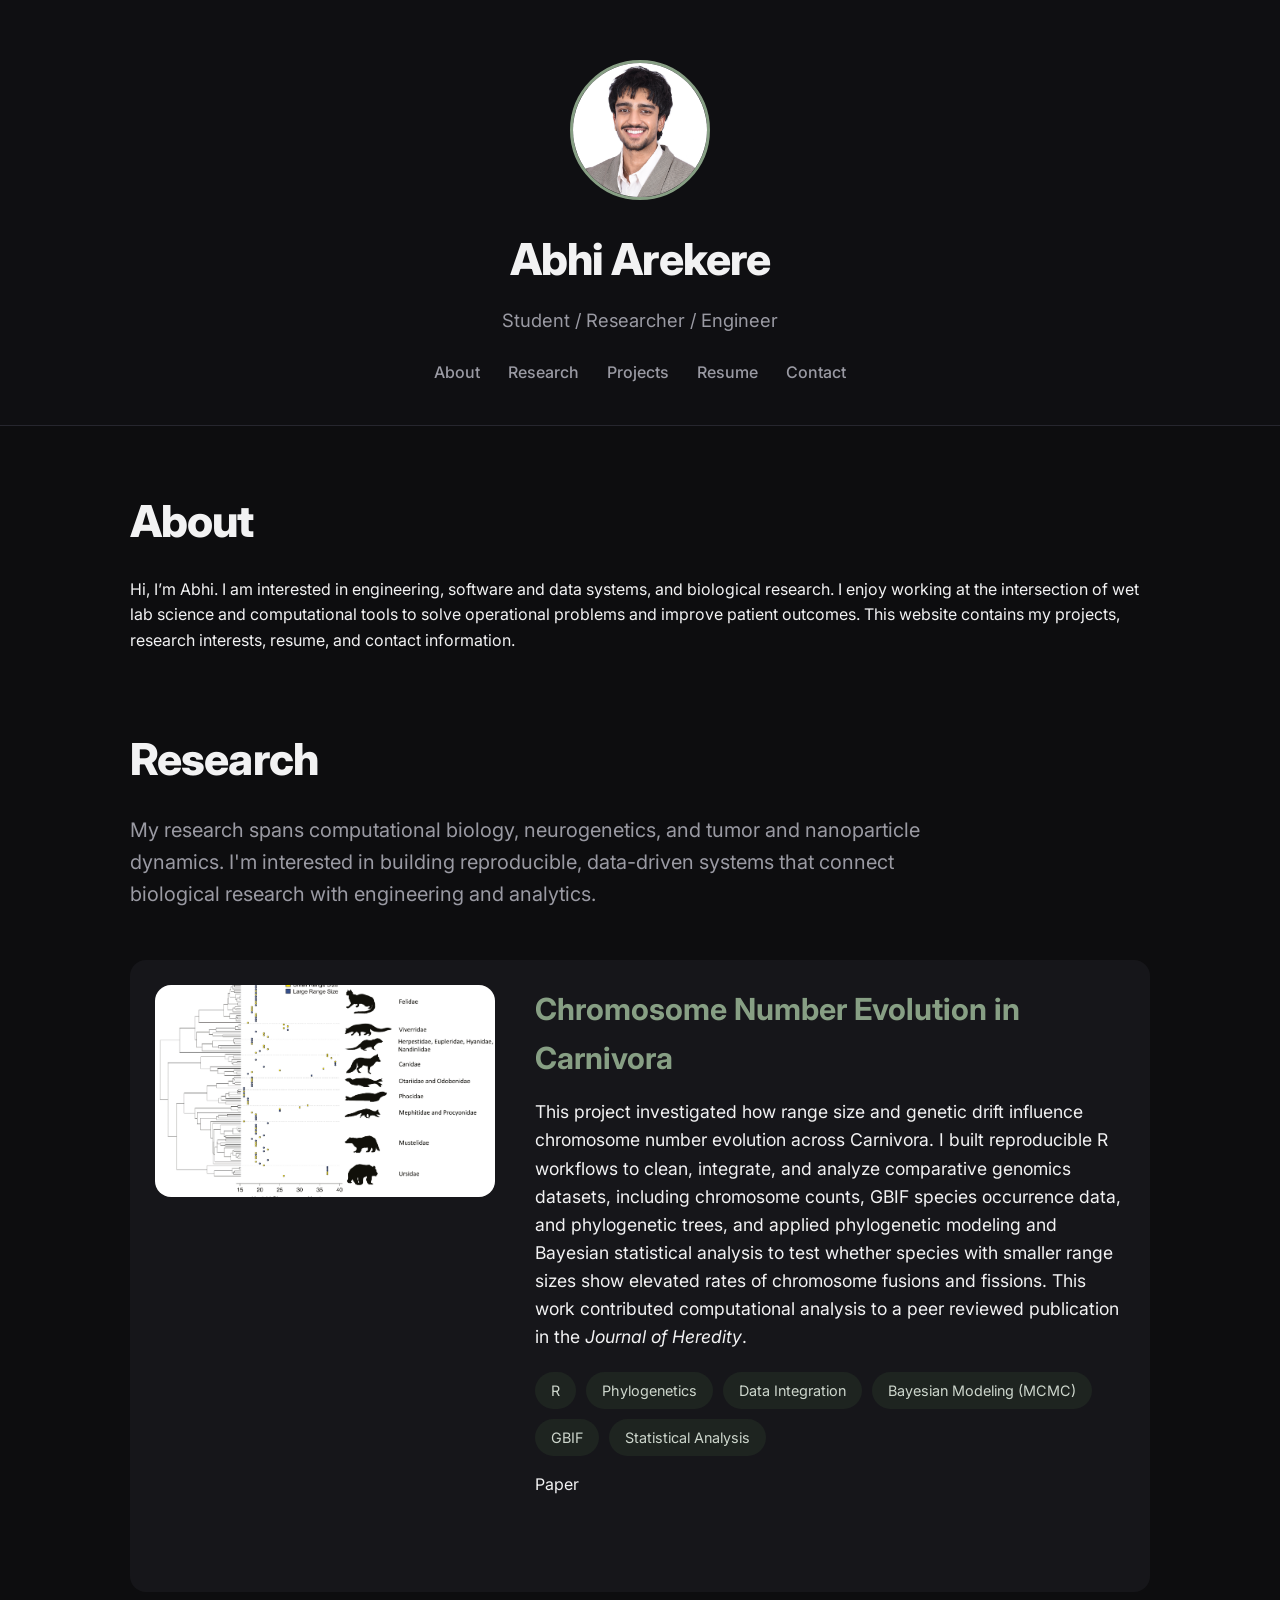
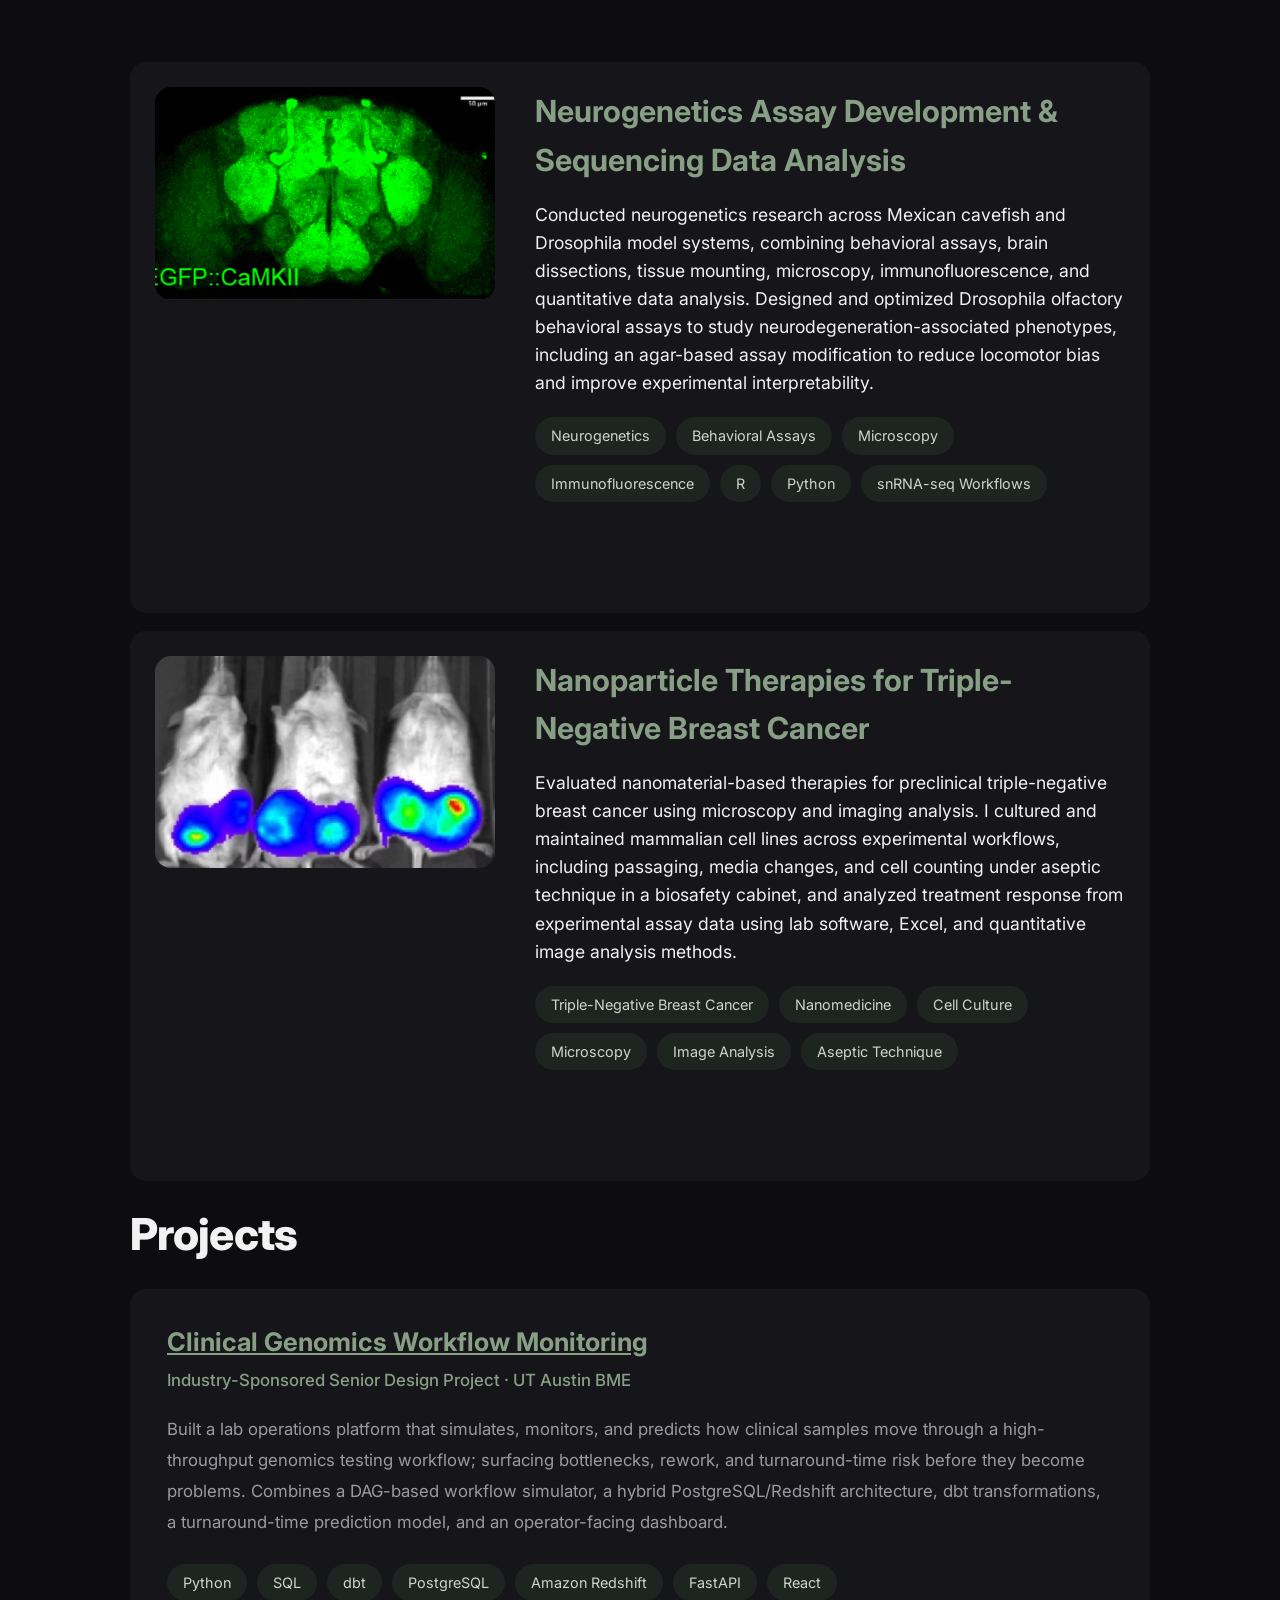
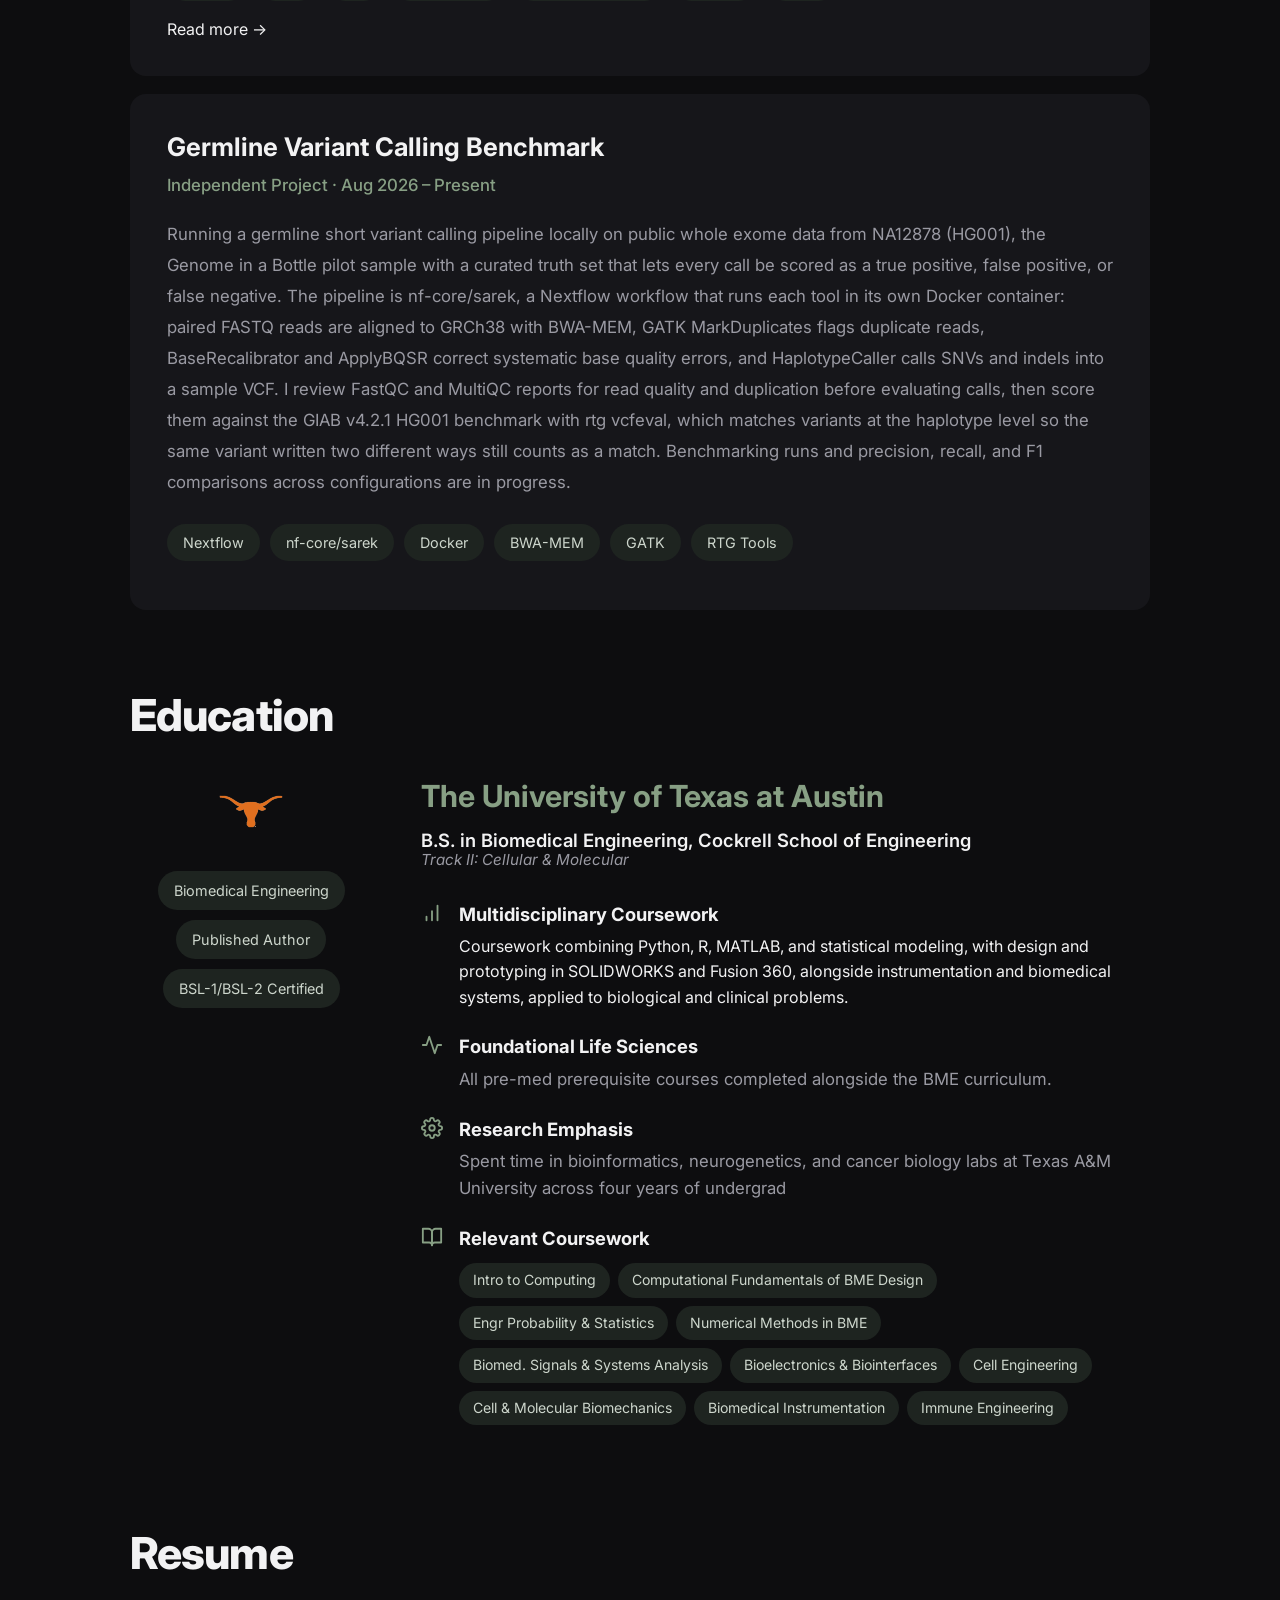
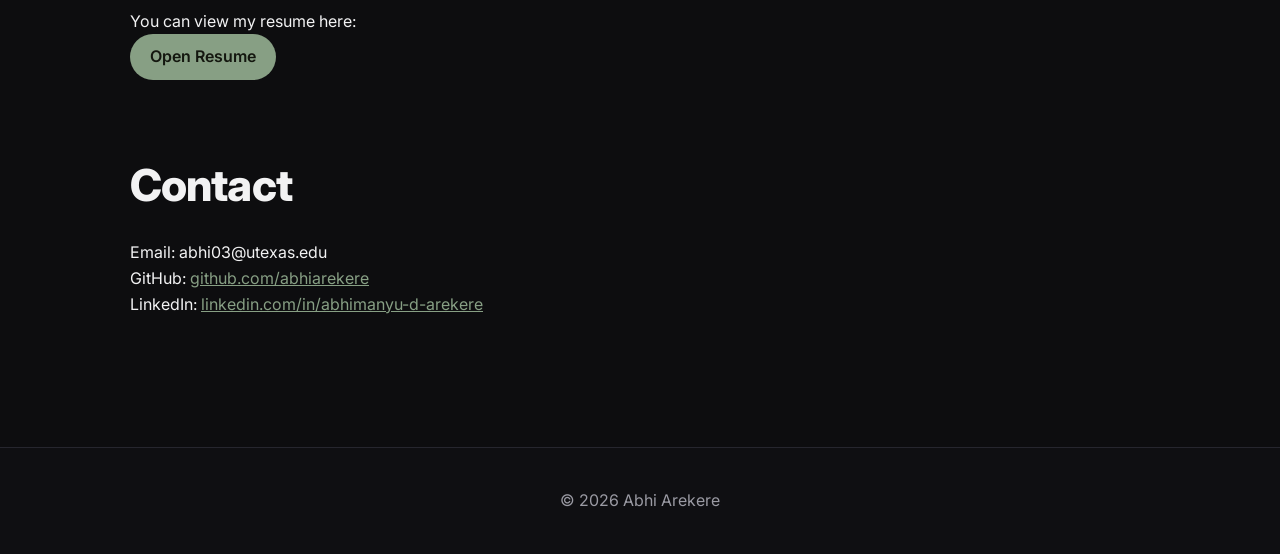
==== index.html @ eab30ba9 "Update index.html" ====
<!DOCTYPE html>
<html lang="en">
<head>
  <meta charset="UTF-8" />
  <meta name="viewport" content="width=device-width, initial-scale=1.0" />
  <title>Abhi Arekere</title>
  <link rel="stylesheet" href="style.css" />
</head>
<body>

<header>
  <img class="profile-photo" src="profile.png" alt="Abhi Arekere">
  <h1>Abhi Arekere</h1>
  <p>Student / Researcher / Engineer</p>

  <nav>
    <a href="#about">About</a>
    <a href="#research">Research</a>
    <a href="#projects">Projects</a>
    <a href="#resume">Resume</a>
    <a href="#contact">Contact</a>
  </nav>
</header>

  <main>

    <section id="about">
      <h2>About</h2>
      <p>
        Hi, I’m Abhi. I am interested in engineering, software and data systems, and biological research.
        I enjoy working at the intersection of wet lab science and computational tools to solve operational problems and improve patient outcomes. This website contains my projects,
        research interests, resume, and contact information.
      </p>
    </section>

    <section id="research">
      <h2>Research</h2>
<p class="research-intro">
    My research spans computational biology, neurogenetics, and
    tumor and nanoparticle dynamics. I'm interested in building reproducible, data-driven
    systems that connect biological research with engineering and analytics.
  </p>


      <div class="card">
  <div class="research-item">
    <a class="research-thumb" href="research-carnivora.html">
      <img src="images/carnivora.png" alt="Chromosome number evolution in Carnivora">
    </a>

    <div class="research-content">
      <h3>
        <a href="research-carnivora.html">Chromosome Number Evolution in Carnivora</a>
      </h3>

      <p>
        This project investigated how range size and genetic drift influence chromosome number evolution across Carnivora.
        I built reproducible R workflows to clean, integrate, and analyze comparative genomics datasets, including
        chromosome counts, GBIF species occurrence data, and phylogenetic trees, and applied phylogenetic modeling and
        Bayesian statistical analysis to test whether species with smaller range sizes show elevated rates of chromosome
        fusions and fissions. This work contributed computational analysis to a peer reviewed publication in the
        <em>Journal of Heredity</em>.
      </p>

      <div class="tags">
        <span class="tag">R</span>
        <span class="tag">Phylogenetics</span>
        <span class="tag">Data Integration</span>
        <span class="tag">Bayesian Modeling (MCMC)</span>
        <span class="tag">GBIF</span>
        <span class="tag">Statistical Analysis</span>
      </div>

      <a class="research-link" href="https://doi.org/10.1093/jhered/esae025" target="_blank">
         Paper
      </a>
    </div>
  </div>

</section>
    
          <div class="card">
  <div class="research-item">
    <a class="research-thumb" href="research-neurogenetics.html">
        <img src="images/neurogenetics.png" alt="Neurogenetics assay development and sequencing data analysis">
    </a>

    <div class="research-content">
    <h3><a href="research-neurogenetics.html">Neurogenetics Assay Development & Sequencing Data Analysis</a></h3>

    <p>
      Conducted neurogenetics research across Mexican cavefish and Drosophila model systems,
      combining behavioral assays, brain dissections, tissue mounting, microscopy, immunofluorescence,
      and quantitative data analysis. Designed and optimized Drosophila olfactory behavioral assays
      to study neurodegeneration-associated phenotypes, including an agar-based assay modification
      to reduce locomotor bias and improve experimental interpretability.
    </p>

    <div class="tags">
      <span class="tag">Neurogenetics</span>
      <span class="tag">Behavioral Assays</span>
      <span class="tag">Microscopy</span>
      <span class="tag">Immunofluorescence</span>
      <span class="tag">R</span>
      <span class="tag">Python</span>
      <span class="tag">snRNA-seq Workflows</span>
    </div>
  </div>
</div>
          </div>
    
    </section>
      <div class="card">
        <div class="research-item">
          <div class="research-thumb">
            <img src="images/tnbc.png" alt="Nanoparticle therapies for triple-negative breast cancer">
          </div>

          <div class="research-content">
            <h3>Nanoparticle Therapies for Triple-Negative Breast Cancer</h3>

            <p>
              Evaluated nanomaterial-based therapies for preclinical triple-negative breast cancer using
              microscopy and imaging analysis. I cultured and maintained mammalian cell lines across
              experimental workflows, including passaging, media changes, and cell counting under aseptic
              technique in a biosafety cabinet, and analyzed treatment response from experimental assay
              data using lab software, Excel, and quantitative image analysis methods.
            </p>

            <div class="tags">
              <span class="tag">Triple-Negative Breast Cancer</span>
              <span class="tag">Nanomedicine</span>
              <span class="tag">Cell Culture</span>
              <span class="tag">Microscopy</span>
              <span class="tag">Image Analysis</span>
              <span class="tag">Aseptic Technique</span>
            </div>
          </div>
        </div>
      </div>
  
    

    
<section id="projects">
  <h2>Projects</h2>

  <div class="card project-card">
    <h3 class="project-title">
      <a href="project-clinical-genomics.html">Clinical Genomics Workflow Monitoring</a>
    </h3>
    <p class="project-role">Industry-Sponsored Senior Design Project · UT Austin BME</p>

    <p class="project-desc">
      Built a lab operations platform that simulates, monitors, and predicts how clinical
      samples move through a high-throughput genomics testing workflow; surfacing bottlenecks,
      rework, and turnaround-time risk before they become problems. Combines a DAG-based
      workflow simulator, a hybrid PostgreSQL/Redshift architecture, dbt transformations, a
      turnaround-time prediction model, and an operator-facing dashboard.
    </p>

    <div class="tags">
      <span class="tag">Python</span>
      <span class="tag">SQL</span>
      <span class="tag">dbt</span>
      <span class="tag">PostgreSQL</span>
      <span class="tag">Amazon Redshift</span>
      <span class="tag">FastAPI</span>
      <span class="tag">React</span>
    </div>

    <a class="research-link" href="project-clinical-genomics.html">Read more →</a>
  </div>

    <div class="card project-card">
    <h3 class="project-title">Germline Variant Calling Benchmark</h3>
    <p class="project-role">Independent Project · Aug 2026 – Present</p>

    <p class="project-desc">
      Running a germline short variant calling pipeline locally on public whole exome data from
      NA12878 (HG001), the Genome in a Bottle pilot sample with a curated truth set that lets every
      call be scored as a true positive, false positive, or false negative. The pipeline is
      nf-core/sarek, a Nextflow workflow that runs each tool in its own Docker container: paired
      FASTQ reads are aligned to GRCh38 with BWA-MEM, GATK MarkDuplicates flags duplicate reads,
      BaseRecalibrator and ApplyBQSR correct systematic base quality errors, and HaplotypeCaller
      calls SNVs and indels into a sample VCF. I review FastQC and MultiQC reports for read quality
      and duplication before evaluating calls, then score them against the GIAB v4.2.1 HG001
      benchmark with rtg vcfeval, which matches variants at the haplotype level so the same variant
      written two different ways still counts as a match. Benchmarking runs and precision, recall,
      and F1 comparisons across configurations are in progress.
    </p>

    <div class="tags">
      <span class="tag">Nextflow</span>
      <span class="tag">nf-core/sarek</span>
      <span class="tag">Docker</span>
      <span class="tag">BWA-MEM</span>
      <span class="tag">GATK</span>
      <span class="tag">RTG Tools</span>
    </div>
  </div>
</section>

  

<section id="education">
  <h2>Education</h2>

  <div class="education-item">
    <div class="education-left">
      <img class="school-logo" src="ut-logo.png" alt="University of Texas at Austin logo">

      <div class="edu-tags">
        <span class="edu-tag">Biomedical Engineering</span>
        <span class="edu-tag">Published Author</span>
        <span class="edu-tag">BSL-1/BSL-2 Certified</span>
      </div>
    </div>

    <div class="education-right">
      <h3>The University of Texas at Austin</h3>
      <p class="edu-degree">B.S. in Biomedical Engineering, Cockrell School of Engineering</p>
      <p class="edu-track">Track II: Cellular &amp; Molecular</p>

      <div class="edu-point">
        <span class="edu-icon">
          <!-- bar-chart -->
          <svg xmlns="http://www.w3.org/2000/svg" viewBox="0 0 24 24" fill="none" stroke="currentColor" stroke-width="2" stroke-linecap="round" stroke-linejoin="round">
            <line x1="12" y1="20" x2="12" y2="10"></line>
            <line x1="18" y1="20" x2="18" y2="4"></line>
            <line x1="6" y1="20" x2="6" y2="16"></line>
          </svg>
        </span>
        <div>
          <h4>Multidisciplinary Coursework</h4>
          </p>Coursework combining Python, R, MATLAB, and statistical modeling, with design and prototyping in SOLIDWORKS and Fusion 360, alongside
            instrumentation and biomedical systems, applied to biological and clinical problems.</p>
            
        </div>
      </div>

      <div class="edu-point">
        <span class="edu-icon">
          <!-- dna / activity -->
          <svg xmlns="http://www.w3.org/2000/svg" viewBox="0 0 24 24" fill="none" stroke="currentColor" stroke-width="2" stroke-linecap="round" stroke-linejoin="round">
            <path d="M22 12h-4l-3 9L9 3l-3 9H2"></path>
          </svg>
        </span>
        <div>
          <h4>Foundational Life Sciences</h4>
          <p>All pre-med prerequisite courses completed alongside the BME curriculum.</p>
        </div>
      </div>

      <div class="edu-point">
        <span class="edu-icon">
          <!-- settings / gear -->
          <svg xmlns="http://www.w3.org/2000/svg" viewBox="0 0 24 24" fill="none" stroke="currentColor" stroke-width="2" stroke-linecap="round" stroke-linejoin="round">
            <circle cx="12" cy="12" r="3"></circle>
            <path d="M19.4 15a1.65 1.65 0 0 0 .33 1.82l.06.06a2 2 0 0 1-2.83 2.83l-.06-.06a1.65 1.65 0 0 0-1.82-.33 1.65 1.65 0 0 0-1 1.51V21a2 2 0 0 1-4 0v-.09A1.65 1.65 0 0 0 9 19.4a1.65 1.65 0 0 0-1.82.33l-.06.06a2 2 0 0 1-2.83-2.83l.06-.06a1.65 1.65 0 0 0 .33-1.82 1.65 1.65 0 0 0-1.51-1H3a2 2 0 0 1 0-4h.09A1.65 1.65 0 0 0 4.6 9a1.65 1.65 0 0 0-.33-1.82l-.06-.06a2 2 0 0 1 2.83-2.83l.06.06a1.65 1.65 0 0 0 1.82.33H9a1.65 1.65 0 0 0 1-1.51V3a2 2 0 0 1 4 0v.09a1.65 1.65 0 0 0 1 1.51 1.65 1.65 0 0 0 1.82-.33l.06-.06a2 2 0 0 1 2.83 2.83l-.06.06a1.65 1.65 0 0 0-.33 1.82V9a1.65 1.65 0 0 0 1.51 1H21a2 2 0 0 1 0 4h-.09a1.65 1.65 0 0 0-1.51 1z"></path>
          </svg>
        </span>
        <div>
          <h4>Research Emphasis</h4>
          <p>Spent time in bioinformatics, neurogenetics, and cancer biology labs at Texas A&M University across four years of undergrad</p>
        </div>
      </div>

      <div class="edu-point">
        <span class="edu-icon">
          <!-- book-open -->
          <svg xmlns="http://www.w3.org/2000/svg" viewBox="0 0 24 24" fill="none" stroke="currentColor" stroke-width="2" stroke-linecap="round" stroke-linejoin="round">
            <path d="M2 3h6a4 4 0 0 1 4 4v14a3 3 0 0 0-3-3H2z"></path>
            <path d="M22 3h-6a4 4 0 0 0-4 4v14a3 3 0 0 1 3-3h7z"></path>
          </svg>
        </span>
        <div>
          <h4>Relevant Coursework</h4>
          <div class="coursework-tags">
            <!-- Courses Below -->
            <span class="course-tag">Intro to Computing</span>
            <span class="course-tag">Computational Fundamentals of BME Design</span>
            <span class="course-tag">Engr Probability & Statistics</span>
            <span class="course-tag">Numerical Methods in BME</span>
            <span class="course-tag">Biomed. Signals & Systems Analysis</span>
            <span class="course-tag">Bioelectronics & Biointerfaces</span>
            <span class="course-tag">Cell Engineering </span>
            <span class="course-tag">Cell & Molecular Biomechanics</span>
            <span class="course-tag">Biomedical Instrumentation</span>
            <span class="course-tag">Immune Engineering</span>
  

          </div>
        </div>
      </div>
    </div>
  </div>
</section>

            
    <section id="resume">
      <h2>Resume</h2>
      <p>
        You can view my resume here:
      </p>
      <a class="button" href="AbhiArekere_Resume.pdf" target="_blank">Open Resume</a>
    </section>

    <section id="contact">
      <h2>Contact</h2>
      <p>Email: abhi03@utexas.edu</p>
      <p>GitHub: <a href="https://github.com/abhiarekere">github.com/abhiarekere</a></p>
      <p>LinkedIn: <a href="https://linkedin.com/in/abhimanyu-d-arekere">linkedin.com/in/abhimanyu-d-arekere</a></p>
    </section>

  </main>

  <footer>
    <p>© 2026 Abhi Arekere</p>
  </footer>

</body>
</html>
---- style.css ----
/* ===== Fonts ===== */
@import url('https://fonts.googleapis.com/css2?family=Inter:wght@400;500;600;700;800&display=swap');

/* ===== Theme Variables ===== */
:root {
  --bg: #0d0d0f;
  --card-bg: #16161a;
  --card-border: #26262e;
  --text: #f2f2f3;
  --text-muted: #9a9aa3;
  --accent: #879f84;        /* your green */
  --accent-hover: #a0b89d;  /* lighter green for hover */
  --tag-bg: #1e2420;
  --tag-text: #cdd6cc;
  --radius: 16px;
}

* {
  box-sizing: border-box;
  margin: 0;
  padding: 0;
}

body {
  background: var(--bg);
  color: var(--text);
  font-family: 'Inter', -apple-system, BlinkMacSystemFont, "Segoe UI", Roboto, Helvetica, Arial, sans-serif;
  line-height: 1.6;
}

/* ===== Header ===== */
header {
  background: #0f0f12;
  border-bottom: 1px solid var(--card-border);
  padding: 60px 20px 40px;
  text-align: center;
}

header h1 {
  margin: 0;
  font-size: 2.75rem;
  font-weight: 800;
  letter-spacing: -0.02em;
}

header p {
  color: var(--text-muted);
  margin-top: 12px;
  font-size: 1.15rem;
  max-width: 700px;
  margin-left: auto;
  margin-right: auto;
}

.profile-photo {
  width: 140px;
  height: 140px;
  border-radius: 50%;
  object-fit: cover;
  display: block;
  margin: 0 auto 24px;
  border: 3px solid var(--accent);
}


/* ===== Navigation ===== */
nav {
  margin-top: 24px;
}

nav a {
  margin: 0 12px;
  color: var(--text-muted);
  text-decoration: none;
  font-weight: 500;
  transition: color 0.15s ease;
}

nav a:hover {
  color: var(--accent);
}

/* ===== Main ===== */
main {
  max-width: 1100px;
  margin: 0 auto;
  padding: 60px 40px;
}

section {
  margin-bottom: 70px;
}

/* ===== Section headers ===== */
h2 {
  font-size: 2.75rem;
  font-weight: 800;
  letter-spacing: -0.02em;
  margin-bottom: 20px;
  color: var(--text);
}

.research-intro,
.section-intro {
  color: var(--text-muted);
  font-size: 1.25rem;
  max-width: 800px;
  margin-bottom: 50px;
}

/* ===== Generic links ===== */
a {
  color: var(--accent);
}

a:hover {
  color: var(--accent-hover);
}

/* ===== Buttons ===== */
.button {
  display: inline-block;
  background: var(--accent);
  color: #14170f;
  padding: 10px 20px;
  border-radius: 999px;
  text-decoration: none;
  font-weight: 600;
  transition: background 0.15s ease;
}

.button:hover {
  background: var(--accent-hover);
  color: #14170f;
}

/* "View all →" style button (outlined) */
.button-outline {
  display: inline-flex;
  align-items: center;
  gap: 6px;
  background: transparent;
  border: 1px solid var(--card-border);
  color: var(--text);
  padding: 10px 20px;
  border-radius: 999px;
  text-decoration: none;
  font-weight: 500;
  transition: border-color 0.15s ease, color 0.15s ease;
}

.button-outline:hover {
  border-color: var(--accent);
  color: var(--accent);
}

/* Section header with a button on the right */
.section-head {
  display: flex;
  justify-content: space-between;
  align-items: center;
}

/* ===== Cards ===== */
.card {
  background: var(--card-bg);
  border: 1px solid var(--card-border);
  border-radius: var(--radius);
  padding: 24px;
  margin: 18px 0;
}

.card h3 {
  margin-top: 0;
}

/* ===== Research item layout ===== */
.research-item {
  display: grid;
  grid-template-columns: 340px 1fr;
  gap: 40px;
  align-items: start;
  margin-bottom: 70px;
}

.research-thumb img {
  width: 100%;
  border-radius: var(--radius);
  display: block;
  aspect-ratio: 16 / 10;
  object-fit: cover;
}

.research-content h3 {
  font-size: 1.9rem;
  font-weight: 700;
  margin-bottom: 16px;
  color: var(--accent);
}

.research-content h3 a,
.research-content h3 a:visited {
  color: var(--accent);
  text-decoration: none;
}

.research-content h3 a:hover {
  text-decoration: underline;
  color: var(--accent-hover);
}

.research-content p {
  color: var(--text);
  font-size: 1.1rem;
  margin-bottom: 20px;
}

/* ===== Tags ===== */
.tags {
  display: flex;
  flex-wrap: wrap;
  gap: 10px;
  margin-bottom: 16px;
}

.tag {
  background: var(--tag-bg);
  color: var(--tag-text);
  padding: 7px 16px;
  border-radius: 999px;
  font-size: 0.9rem;
  white-space: nowrap;
}

/* ===== Paper / external link ===== */
.research-link,
.research-link:visited {
  color: var(--text);
  text-decoration: none;
  font-size: 1rem;
  display: inline-flex;
  align-items: center;
  gap: 6px;
}

.research-link:hover {
  color: var(--accent);
}

/* ===== Detail page ===== */
.detail-page {
  max-width: 820px;
  margin: 0 auto;
  padding: 60px 40px;
}

.badge {
  display: inline-block;
  background: var(--tag-bg);
  color: var(--accent);
  padding: 5px 14px;
  border-radius: 999px;
  font-size: 0.85rem;
  font-weight: 600;
  margin-bottom: 24px;
}

.detail-page h1 {
  font-size: 3rem;
  font-weight: 800;
  letter-spacing: -0.02em;
  line-height: 1.1;
  margin-bottom: 16px;
}

.author {
  font-size: 1.15rem;
  margin-bottom: 4px;
}

.affiliation {
  color: var(--text-muted);
  margin-bottom: 40px;
}

.detail-page figure {
  margin: 30px 0;
}

.detail-page figure img {
  width: 100%;
  border-radius: var(--radius);
}

.detail-page figcaption {
  color: var(--text-muted);
  font-size: 0.95rem;
  text-align: center;
  margin-top: 12px;
}

.detail-page section {
  margin-bottom: 40px;
}

.detail-page h2 {
  font-size: 1.8rem;
  margin-bottom: 16px;
}

.detail-page p,
.detail-page li {
  color: #d4d4d8;
  font-size: 1.1rem;
  line-height: 1.7;
}

.detail-page p + p {
  margin-top: 1em;
}

.detail-page ul {
  padding-left: 22px;
}

.detail-page li {
  margin-bottom: 10px;
}

/* Boxed callouts */
.abstract,
.key-finding {
  background: var(--card-bg);
  border: 1px solid var(--card-border);
  border-radius: var(--radius);
  padding: 28px 32px;
}

.key-finding h2 {
  color: var(--accent);
}

.back-link,
.back-link:visited {
  color: var(--text-muted);
  text-decoration: none;
}

.back-link:hover {
  color: var(--accent);
}

/* ===== Education section ===== */
.education-item {
  display: grid;
  grid-template-columns: 240px 1fr;
  gap: 50px;
  align-items: start;
}

/* Left column: logo + tags */
.education-left {
  display: flex;
  flex-direction: column;
  align-items: center;
  gap: 20px;
}

.school-logo {
  width: 150px;
  height: auto;
  display: block;
}

.edu-tags {
  display: flex;
  flex-direction: column;
  gap: 10px;
  width: 100%;
  align-items: center;
}

.edu-tag {
  background: var(--tag-bg);
  color: var(--tag-text);
  padding: 8px 16px;
  border-radius: 999px;
  font-size: 0.9rem;
  white-space: nowrap;
}

/* Right column */
.education-right h3 {
  font-size: 1.9rem;
  font-weight: 700;
  color: var(--accent);
  margin-bottom: 6px;
}

.edu-degree {
  font-size: 1.15rem;
  font-weight: 600;
  color: var(--text);
  margin-bottom: 14px;
}

.edu-track {
  font-size: 0.95rem;      /* slightly smaller than the degree line */
  font-style: italic;
  color: var(--text-muted);
  margin-top: -22px;       /* pulls it up closer to the degree line */
  margin-bottom: 28px;     /* keeps spacing before the icon bullets */
}


.edu-point {
  display: flex;
  gap: 16px;
  margin-bottom: 22px;
  align-items: flex-start;
}

.edu-point h4 {
  font-size: 1.15rem;
  font-weight: 700;
  margin-bottom: 4px;
  color: var(--text);
}

.edu-point p {
  color: var(--text-muted);
  font-size: 1.05rem;
  margin: 0;
}

/* Education icons (SVG) */
.edu-icon {
  flex-shrink: 0;
  color: var(--accent);        /* green icons */
  display: flex;
  align-items: center;
  justify-content: center;
  margin-top: 2px;
}

.edu-icon svg {
  width: 22px;
  height: 22px;
}

/* Relevant coursework tags */
.coursework-tags {
  display: flex;
  flex-wrap: wrap;
  gap: 8px;
  margin-top: 10px;
}

.course-tag {
  background: var(--tag-bg);
  color: var(--tag-text);
  padding: 6px 14px;
  border-radius: 999px;
  font-size: 0.88rem;
  white-space: nowrap;
}

/* ===== Green hover border for cards ===== */

.card,
.education-item {
  border: 1px solid transparent;
  border-radius: var(--radius);
  transition: border-color 0.2s ease, background 0.2s ease;
}

.card:hover,
.education-item:hover {
  border-color: var(--accent);
  background: var(--card-bg);
}

/* ===== Footer ===== */
footer {
  text-align: center;
  color: var(--text-muted);
  padding: 40px 20px;
  border-top: 1px solid var(--card-border);
  background: #0f0f12;
}

/* ===== Responsive ===== */
@media (max-width: 768px) {
  main { padding: 40px 20px; }
  .detail-page { padding: 40px 20px; }
  .research-item {
    grid-template-columns: 1fr;
    gap: 20px;
  }
  h2 { font-size: 2rem; }
  header h1 { font-size: 2rem; }
  .detail-page h1 { font-size: 2.2rem; }
  .section-head {
    flex-direction: column;
    align-items: flex-start;
    gap: 16px;
  }
  .education-item {
    grid-template-columns: 1fr;
    gap: 24px;
  }
  .education-left {
    align-items: flex-start;
  }
  .edu-tags {
    flex-direction: row;
    flex-wrap: wrap;
    align-items: flex-start;
  }
}

/* ===== Side-by-side image row ===== */
.detail-page .image-row {
  display: flex;
  gap: 20px;
  margin: 24px 0;
  max-width: 500px;        /* <-- this is what actually shrinks them */
}

.detail-page .image-row figure {
  flex: 1;
  margin: 0;
  min-width: 0;
}

.detail-page .image-row img {
  width: 100%;
  height: auto;
  border-radius: var(--radius);
  display: block;
}

.detail-page .image-row figcaption {
  color: var(--text-muted);
  font-size: 0.9rem;
  text-align: center;
  margin-top: 8px;
}

@media (max-width: 600px) {
  .detail-page .image-row {
    flex-direction: column;
    max-width: 100%;
  }
}




    /* Ensure only the outer research card gets a border, never the inner content */
.research-content {
  border: none !important;
  background: transparent !important;
}


/* ===== Project card ===== */
.project-card {
  padding: 32px 36px;
}

.project-title {
  font-size: 1.6rem;
  font-weight: 700;
  color: var(--text);
  margin: 0 0 4px;
}

.project-role {
  color: var(--accent);        /* accent-colored subtitle, like the screenshot */
  font-size: 1.05rem;
  font-weight: 500;
  margin: 0 0 20px;            /* space before description */
}

.project-desc {
  color: var(--text-muted);
  font-size: 1.05rem;
  line-height: 1.85;
  margin: 0 0 26px;
}

.project-label {
  color: var(--text);
  font-weight: 700;
  font-size: 1.05rem;
  margin: 0 0 12px;
}

.project-list {
  list-style: none;
  padding-left: 8px;
  margin: 0 0 24px;
}
    
.project-card .tags {
  margin-top: 20px;
}

.project-list li {
  position: relative;
  padding-left: 26px;
  margin-bottom: 14px;
  color: var(--text-muted);
  font-size: 1.02rem;
  line-height: 1.7;
}

.project-list li::before {
  content: "";
  position: absolute;
  left: 8px;
  top: 0.65em;
  width: 6px;
  height: 6px;
  border-radius: 50%;
  background: var(--accent);
}


.project-tools {
  color: var(--text-muted);
  font-size: 1rem;
  margin: 0;
}

.project-tools strong {
  color: var(--text);
}

    .project-image-card {
  background: var(--bg);
  border: 1px solid var(--card-border);
  border-radius: var(--radius);
  padding: 24px 28px;
  margin: 8px 0 32px;
}

.project-image-title {
  font-size: 1.15rem;
  font-weight: 700;
  color: var(--text);
  margin: 0 0 8px;
}

.project-image-desc {
  color: var(--text-muted);
  font-size: 1rem;
  line-height: 1.7;
  margin: 0 0 18px;
}

.project-image {
  width: 100%;
  border-radius: var(--radius);
  display: block;
  margin-bottom: 14px;
}

.project-image-note {
  color: var(--text-muted);
  font-size: 0.9rem;
  font-style: italic;
  margin: 0;
}


 /* ===== Project detail cards for clinical genomics page ===== */
.project-detail-card {
  background: var(--card-bg);
  border: 1px solid var(--card-border);
  border-radius: var(--radius);
  padding: 32px 36px;
  margin: 0 0 28px;
}

.project-detail-card h2 {
  color: var(--accent);
  font-size: 1.55rem;
  font-weight: 800;
  line-height: 1.25;
  margin-bottom: 20px;
}

.project-detail-card h3 {
  color: var(--text);
  font-size: 1.1rem;
  font-weight: 700;
  margin: 22px 0 8px;
}

.project-detail-card p {
  color: #d4d4d8;
  font-size: 1rem;
  line-height: 1.7;
  margin-bottom: 14px;
}

.project-detail-card p:last-child {
  margin-bottom: 0;
}

.project-detail-card ul {
  padding-left: 22px;
  margin: 14px 0 0;
}

.project-detail-card li {
  color: #d4d4d8;
  font-size: 1rem;
  line-height: 1.65;
  margin-bottom: 12px;
}

.project-detail-image {
  margin-top: 28px;
}

.project-detail-image img {
  width: 100%;
  border-radius: var(--radius);
  display: block;
  border: 1px solid var(--card-border);
}

.project-detail-image figcaption {
  color: var(--text-muted);
  font-size: 0.9rem;
  text-align: center;
  margin-top: 12px;
  line-height: 1.5;
}

.project-note {
  color: var(--text-muted);
  font-size: 0.95rem;
  line-height: 1.65;
  margin-top: 18px;
}

/* Optional: slightly tighter project page headings */
.detail-page > section:not(.project-detail-card) h2 {
  margin-top: 10px;
}

/* Mobile */
@media (max-width: 768px) {
  .project-detail-card {
    padding: 24px 22px;
  }

  .project-detail-card h2 {
    font-size: 1.35rem;
  }
}

/* ===== Top bar on detail pages ===== */
.site-nav {
  position: sticky;
  top: 0;
  z-index: 10;
  background: #0f0f12;
  border-bottom: 1px solid var(--card-border);
  padding: 14px 20px;
  display: flex;
  flex-wrap: wrap;
  align-items: center;
  justify-content: space-between;
  gap: 10px;
}

.site-nav .site-name {
  color: var(--text);
  font-weight: 700;
  text-decoration: none;
}

.site-nav nav {
  margin-top: 0;
  display: flex;
  flex-wrap: wrap;
  gap: 4px 20px;
}

.site-nav nav a {
  margin: 0;
}
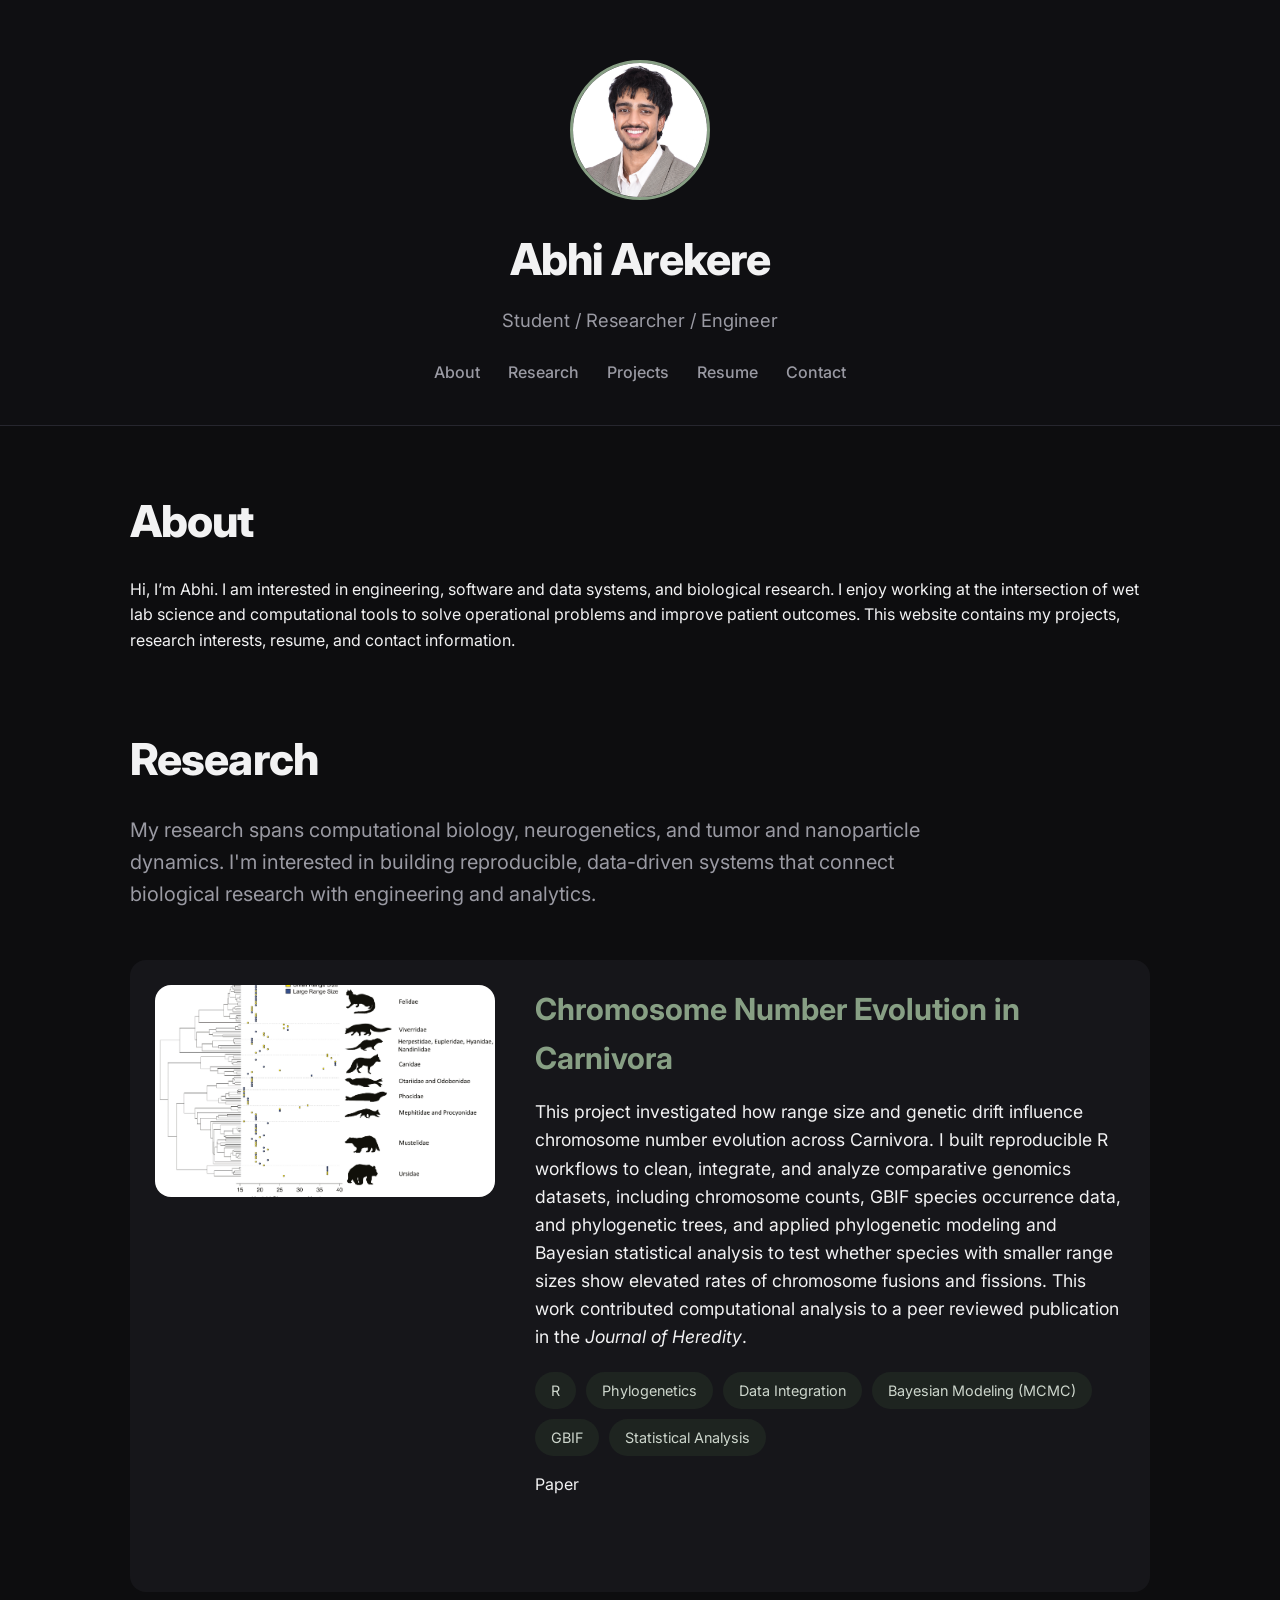
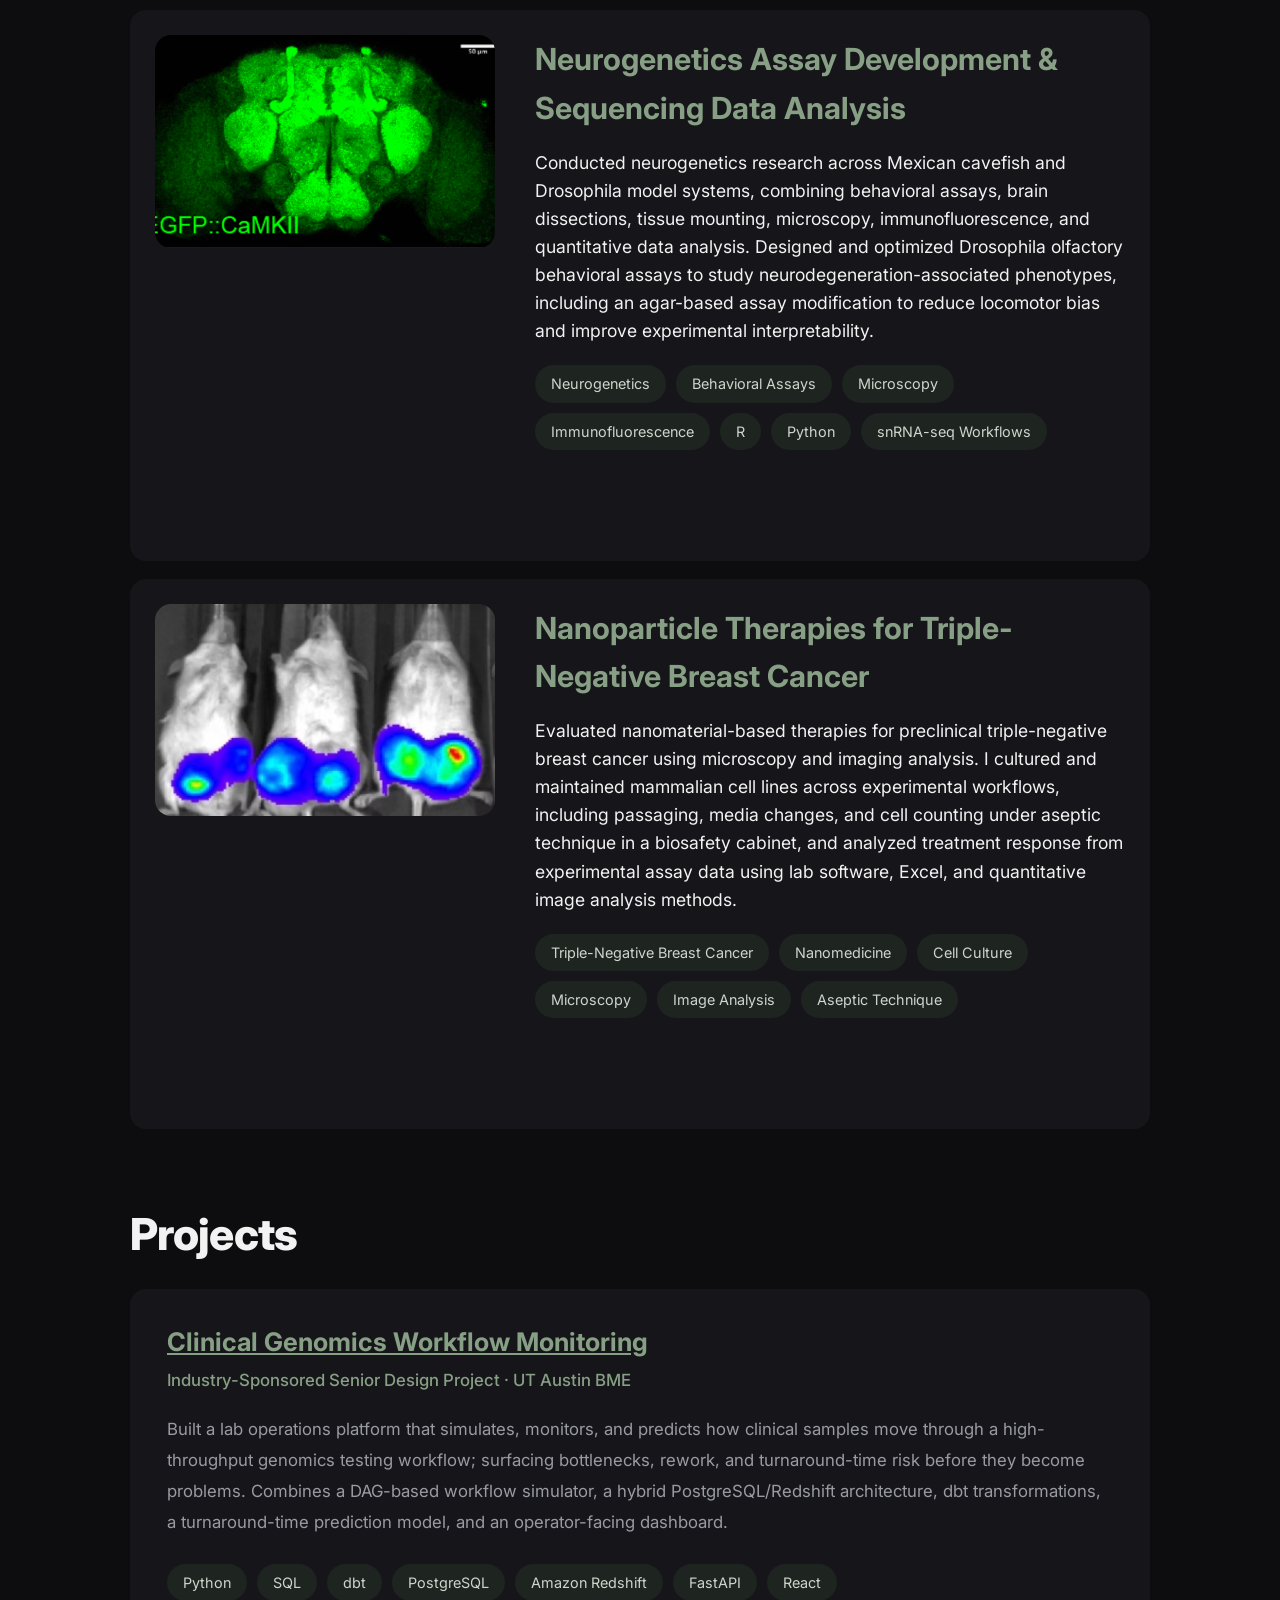
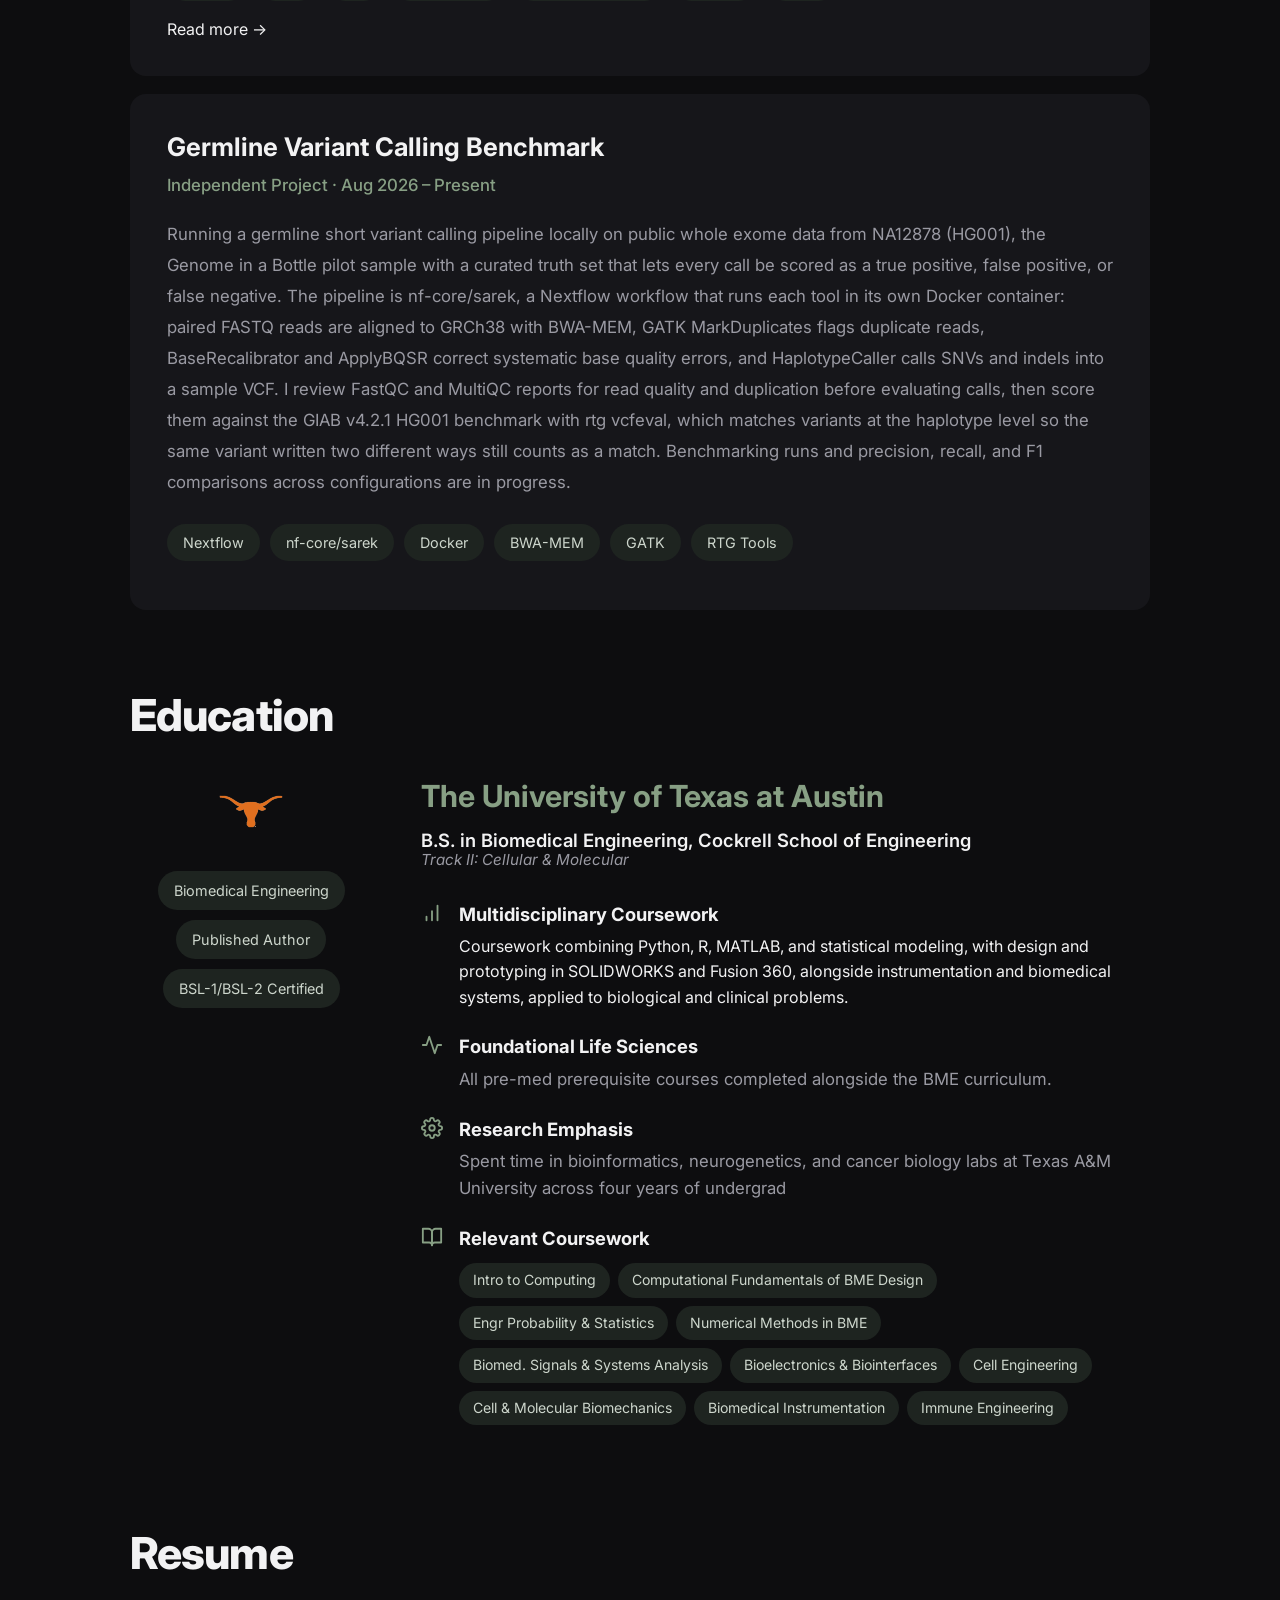
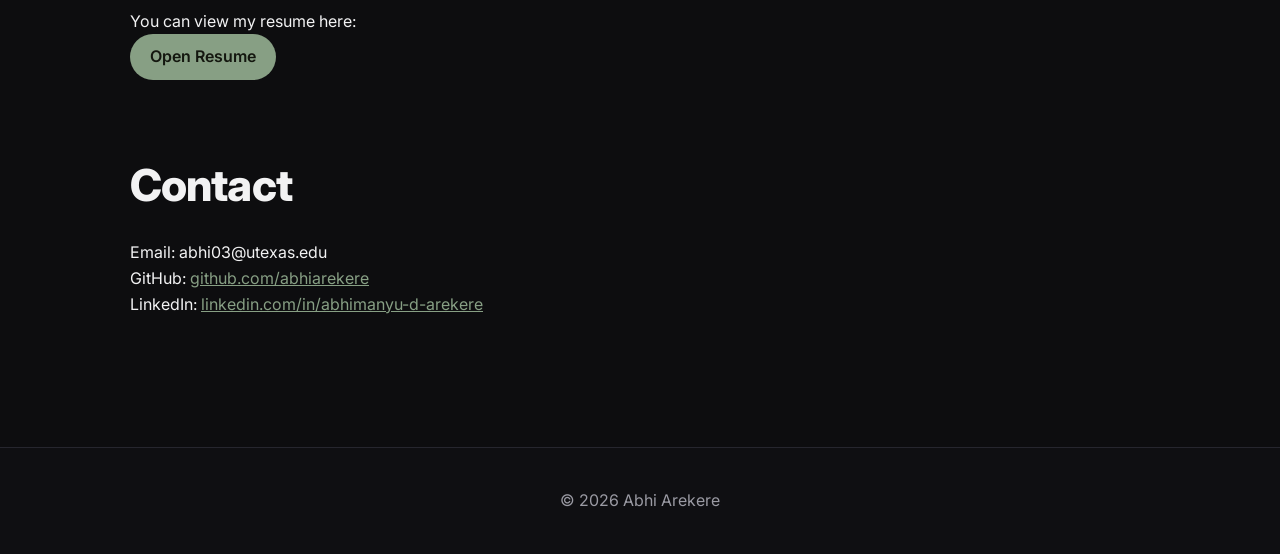
==== commit a808544a: "Update index.html" ====
--- a/index.html
+++ b/index.html
@@ -73,11 +73,10 @@
 
       <a class="research-link" href="https://doi.org/10.1093/jhered/esae025" target="_blank">
          Paper
-      </a>
-    </div>
-  </div>
-
-</section>
+  </a>
+    </div>
+  </div>
+</div>
     
           <div class="card">
   <div class="research-item">
@@ -109,7 +108,6 @@
 </div>
           </div>
     
-    </section>
       <div class="card">
         <div class="research-item">
           <div class="research-thumb">
@@ -140,7 +138,10 @@
       </div>
   
     
-
+        </div>
+      </div>
+
+    </section>
     
 <section id="projects">
   <h2>Projects</h2>
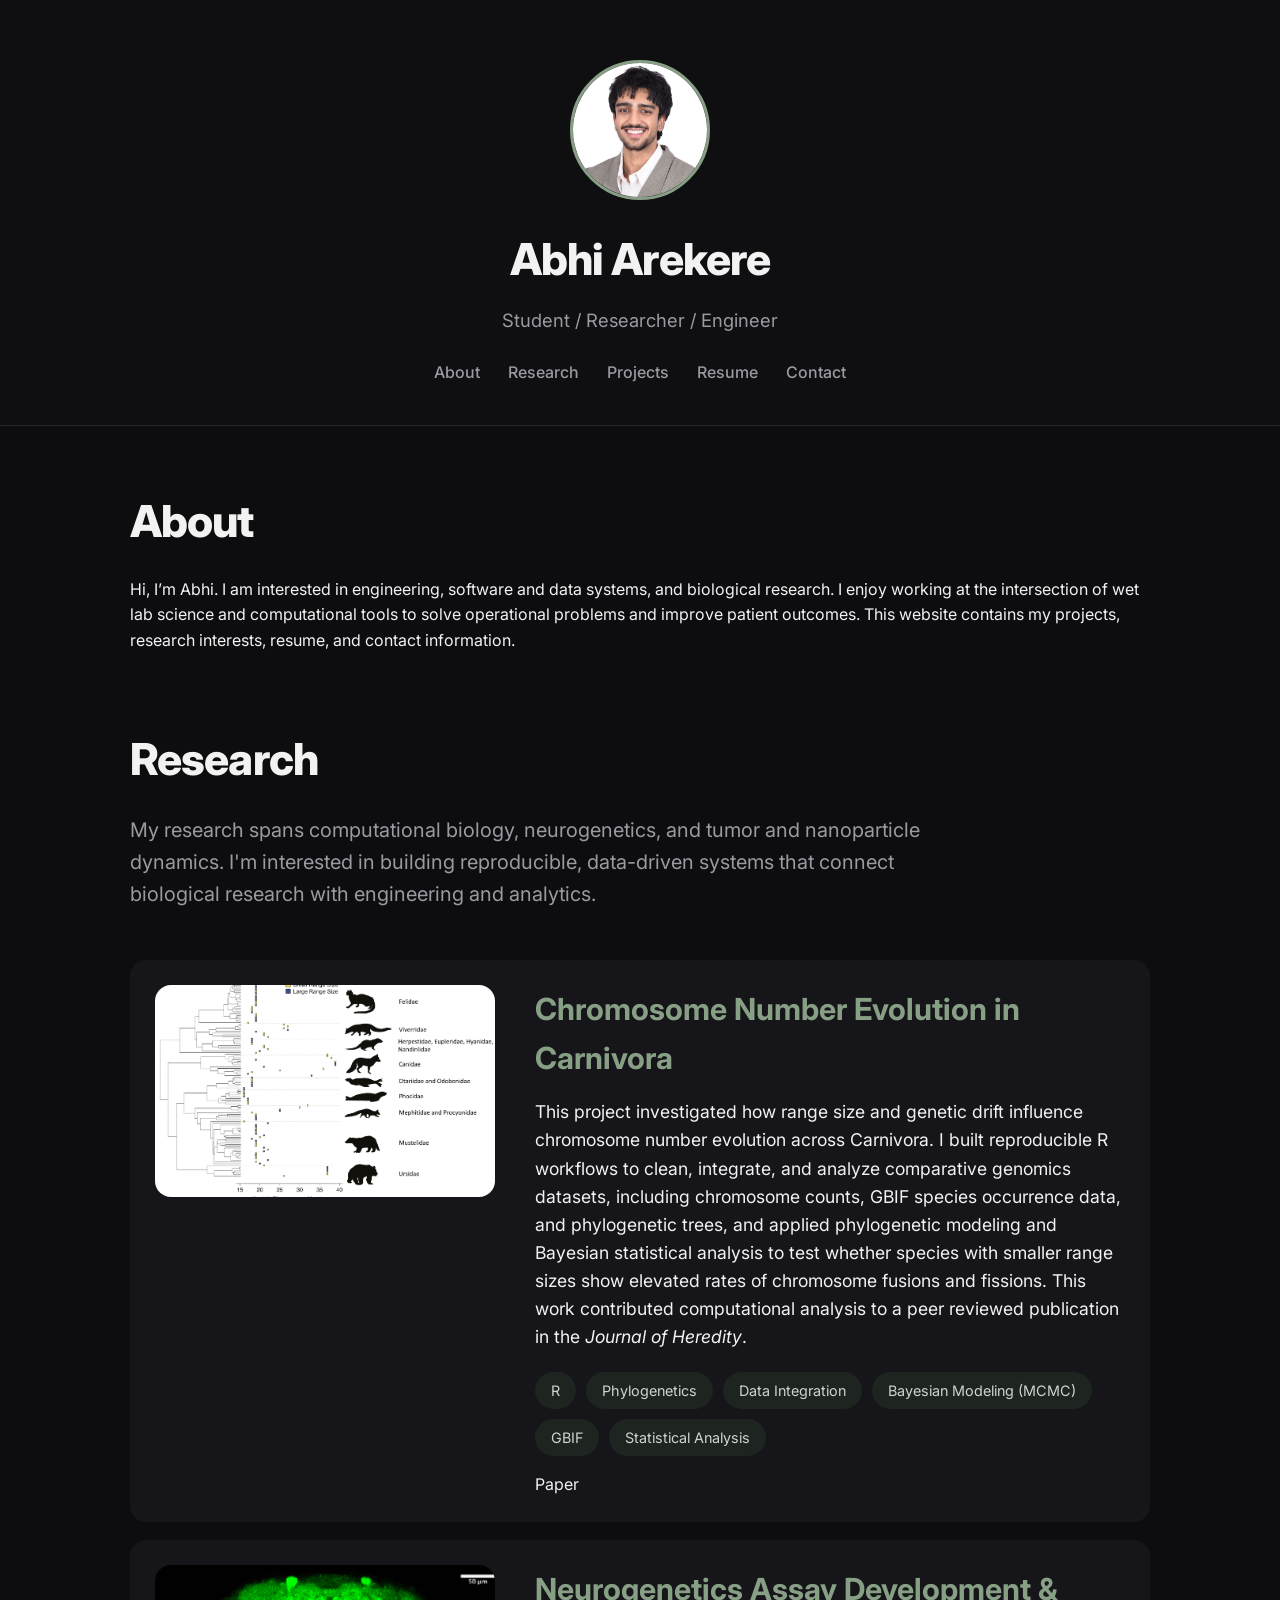
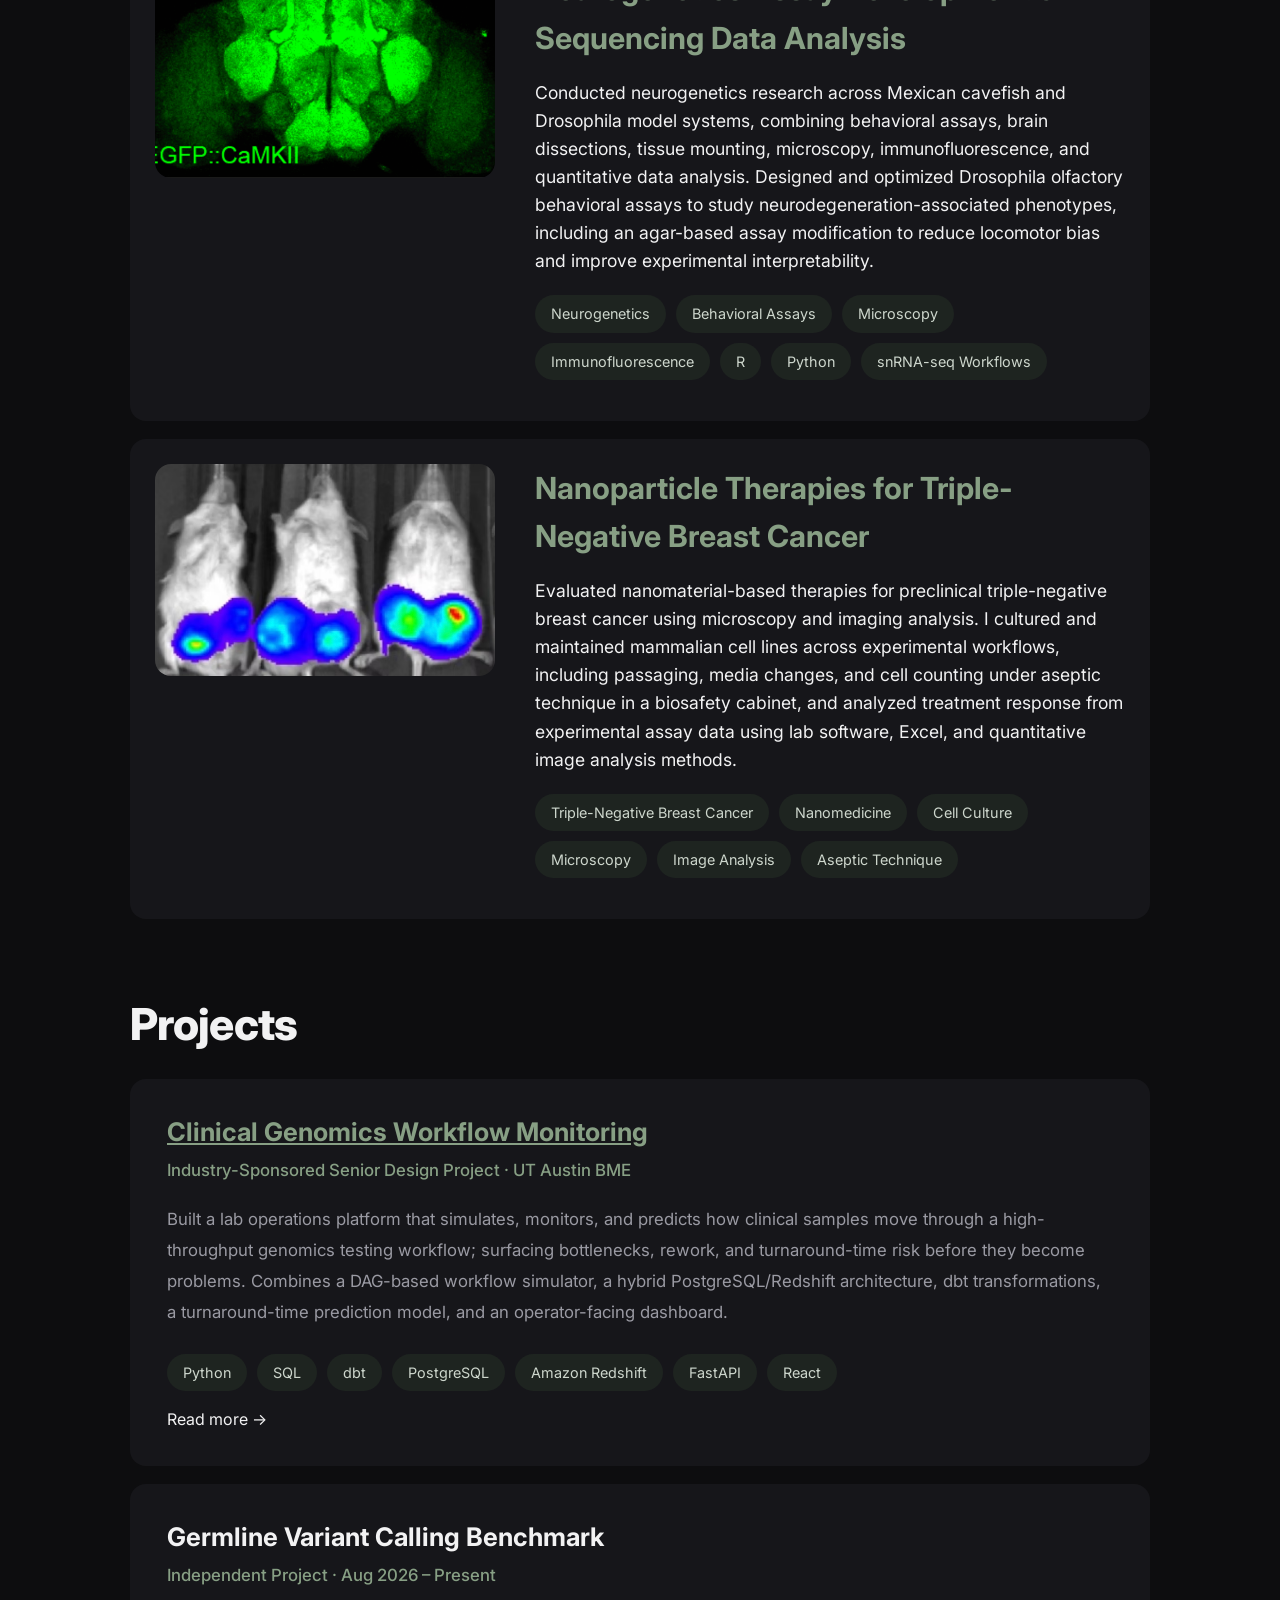
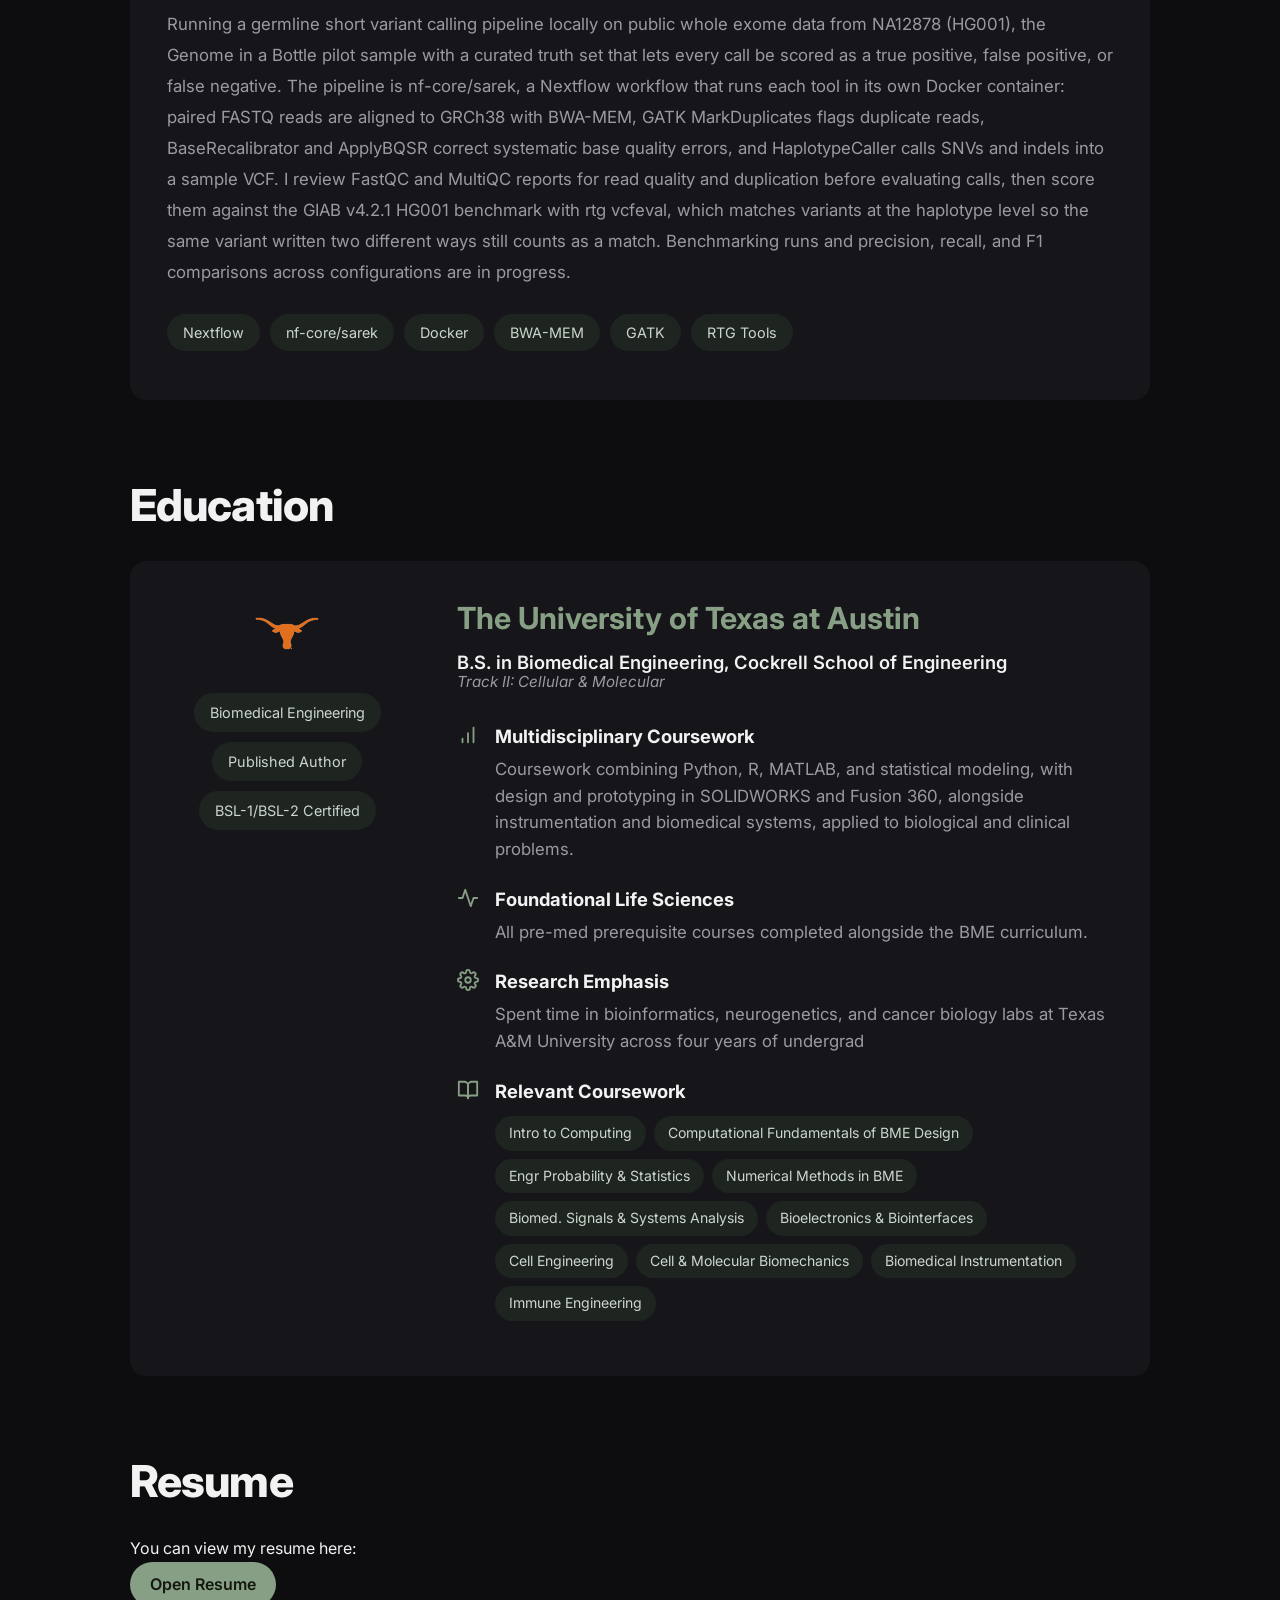
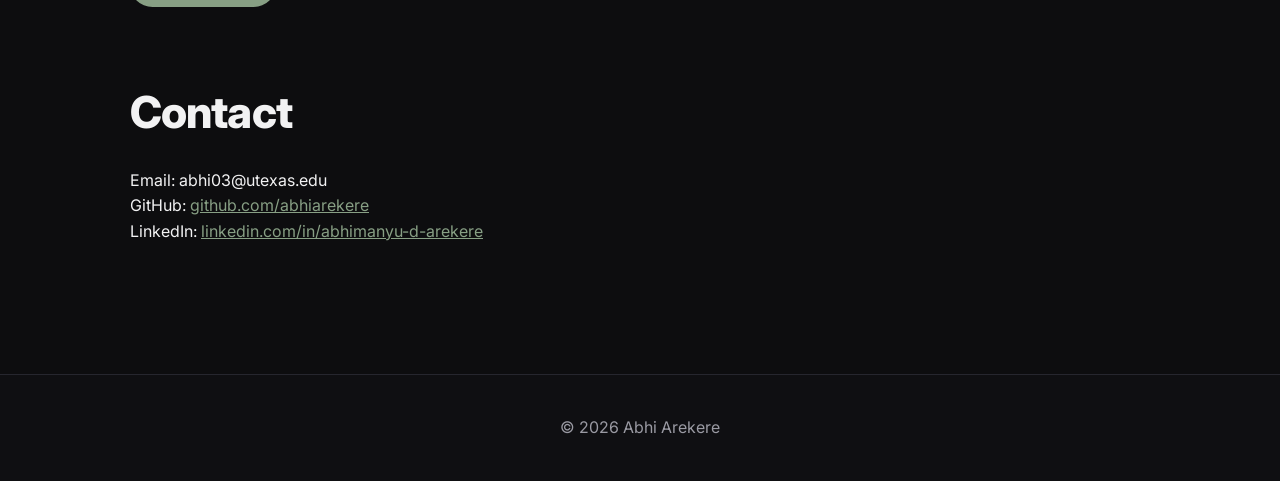
==== commit 577ceaa5: "Update index.html" ====
--- a/index.html
+++ b/index.html
@@ -234,7 +234,7 @@
         </span>
         <div>
           <h4>Multidisciplinary Coursework</h4>
-          </p>Coursework combining Python, R, MATLAB, and statistical modeling, with design and prototyping in SOLIDWORKS and Fusion 360, alongside
+          <p>Coursework combining Python, R, MATLAB, and statistical modeling, with design and prototyping in SOLIDWORKS and Fusion 360, alongside
             instrumentation and biomedical systems, applied to biological and clinical problems.</p>
             
         </div>
--- a/style.css
+++ b/style.css
@@ -180,7 +180,6 @@
   grid-template-columns: 340px 1fr;
   gap: 40px;
   align-items: start;
-  margin-bottom: 70px;
 }
 
 .research-thumb img {
@@ -356,6 +355,8 @@
   grid-template-columns: 240px 1fr;
   gap: 50px;
   align-items: start;
+  background: var(--card-bg);
+  padding: 32px 36px;
 }
 
 /* Left column: logo + tags */
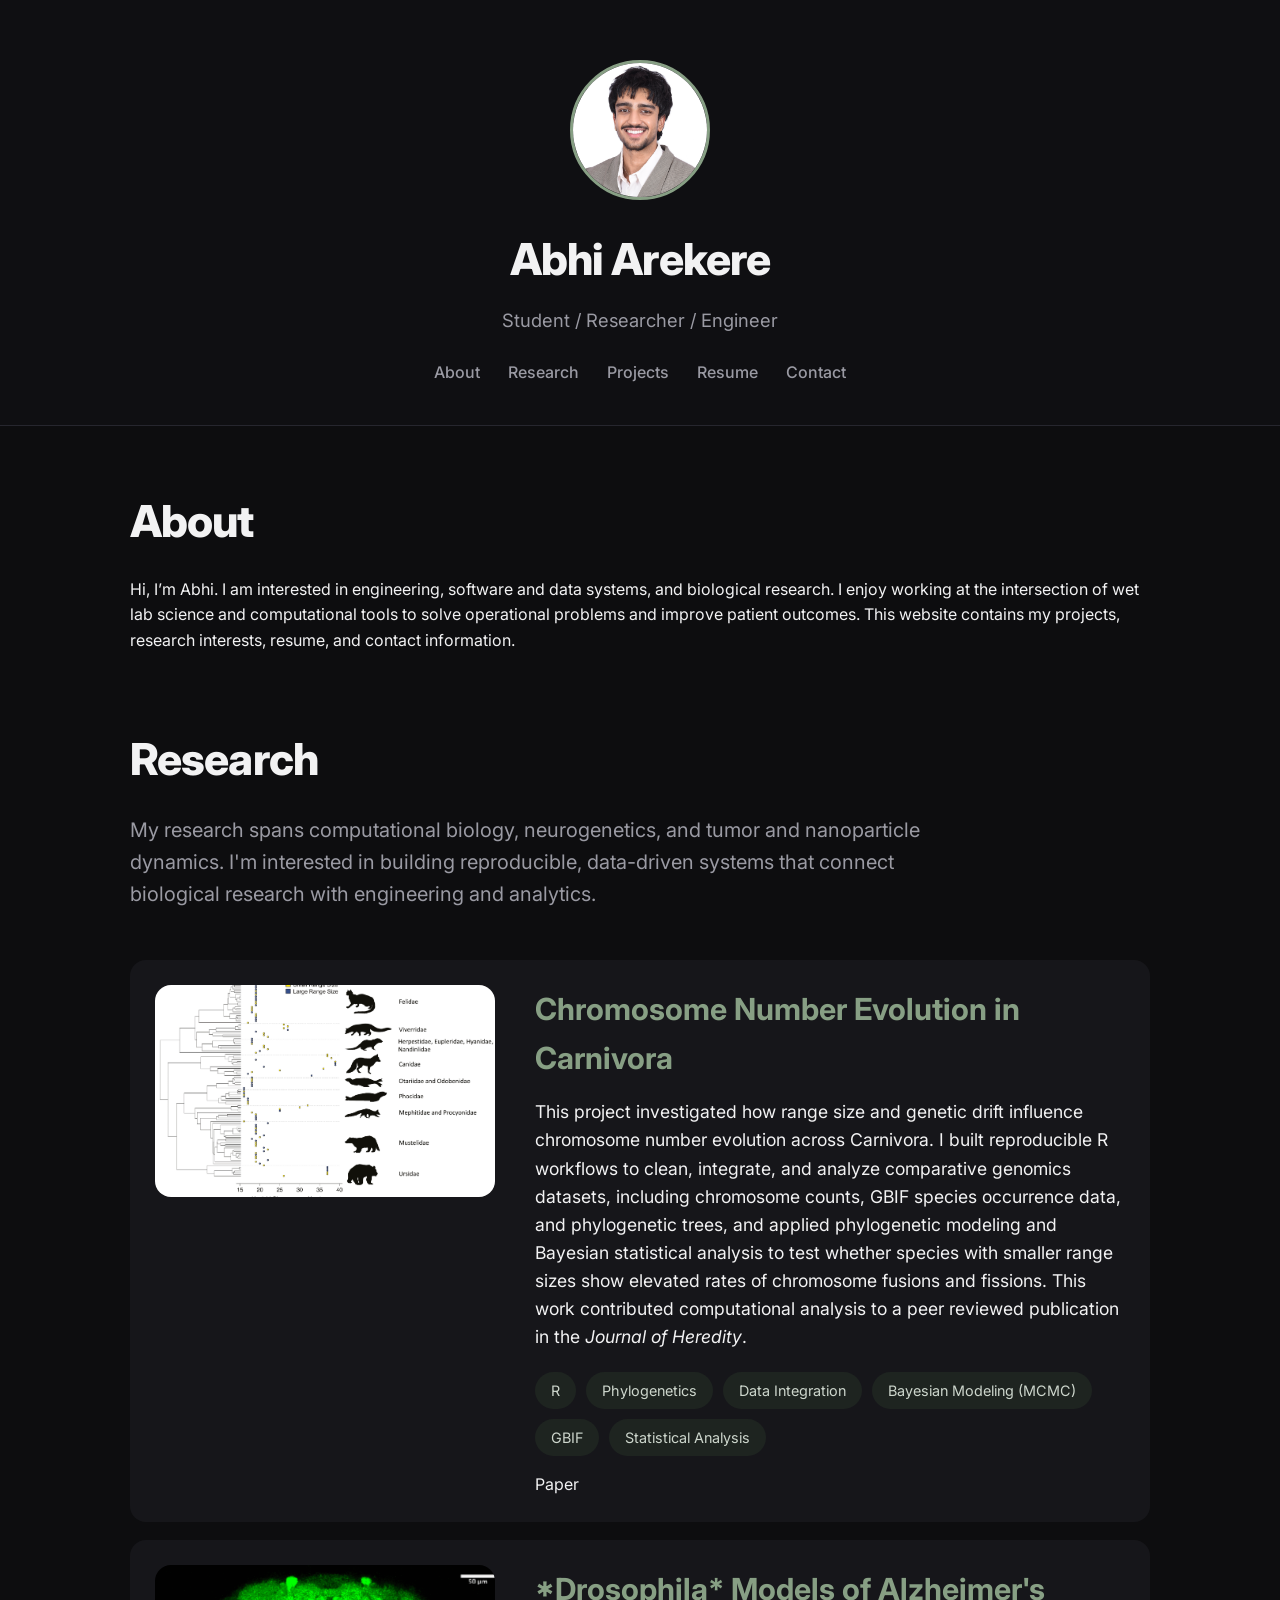
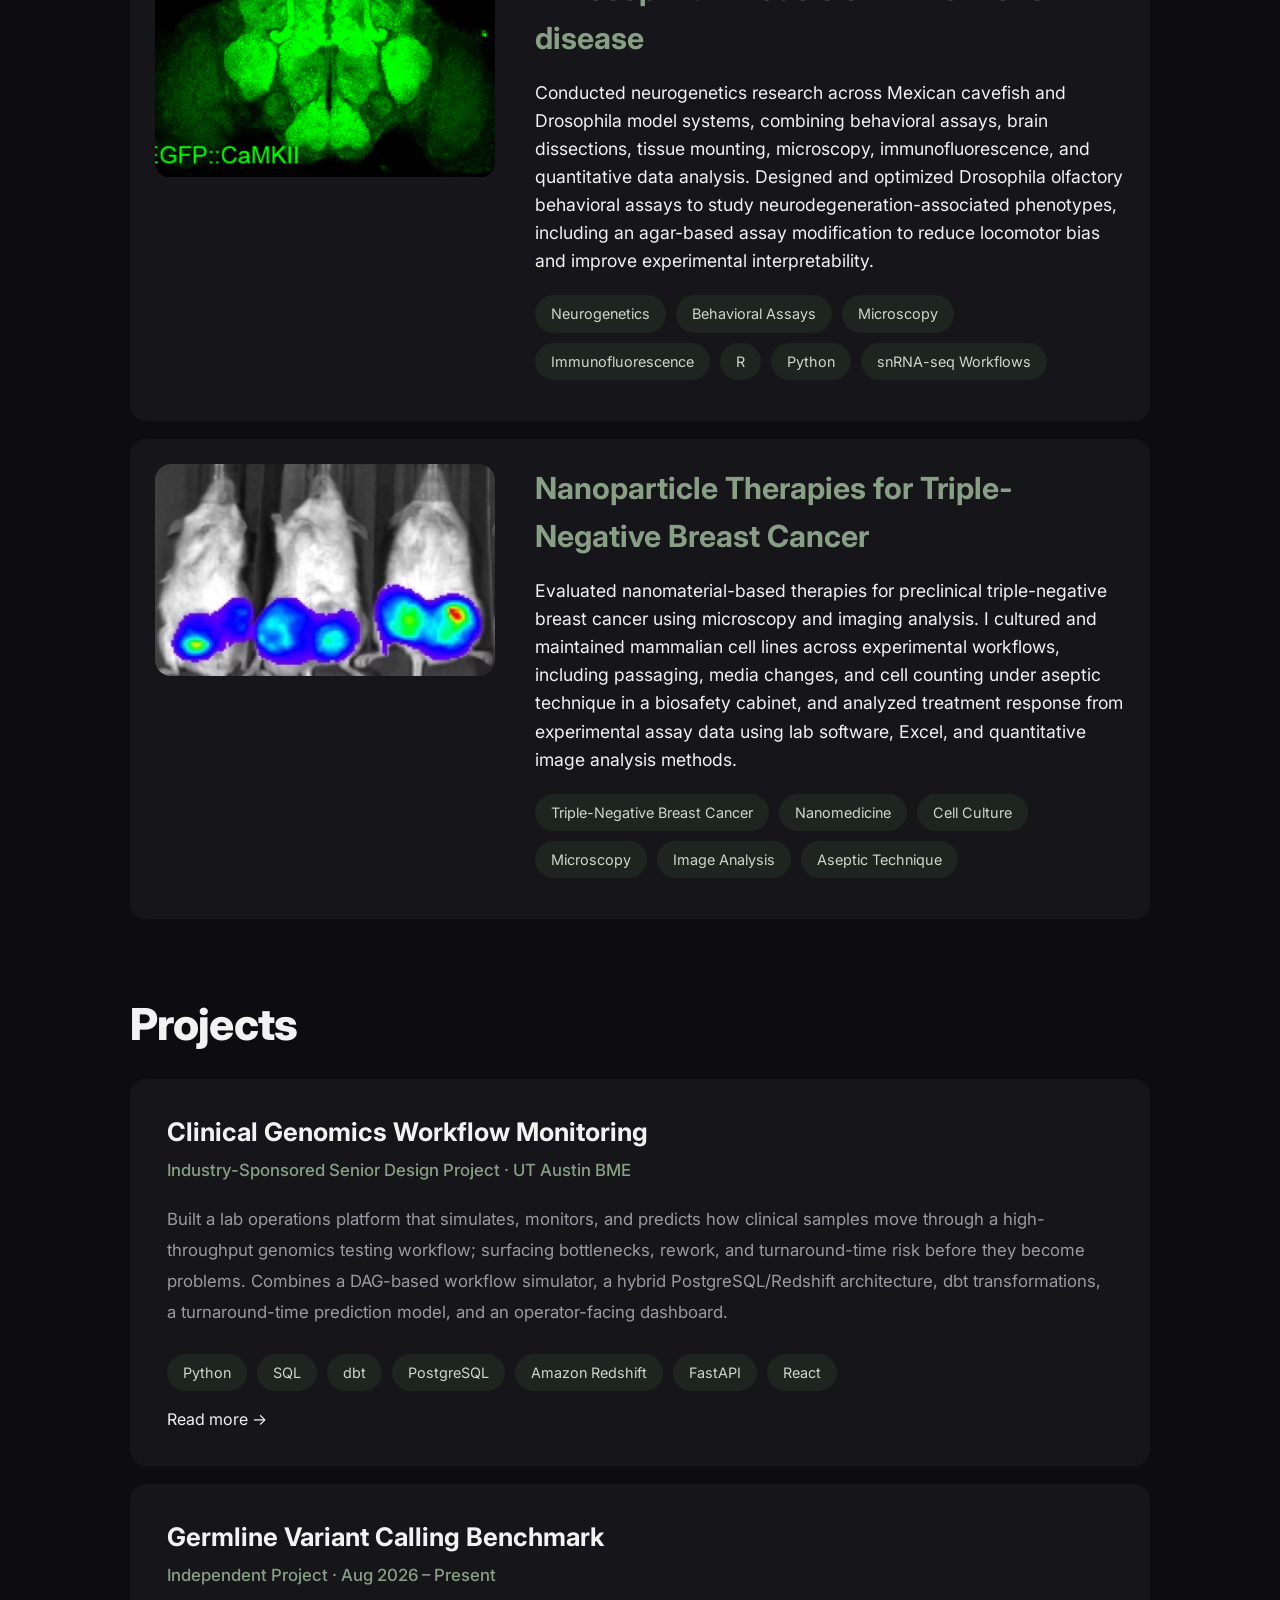
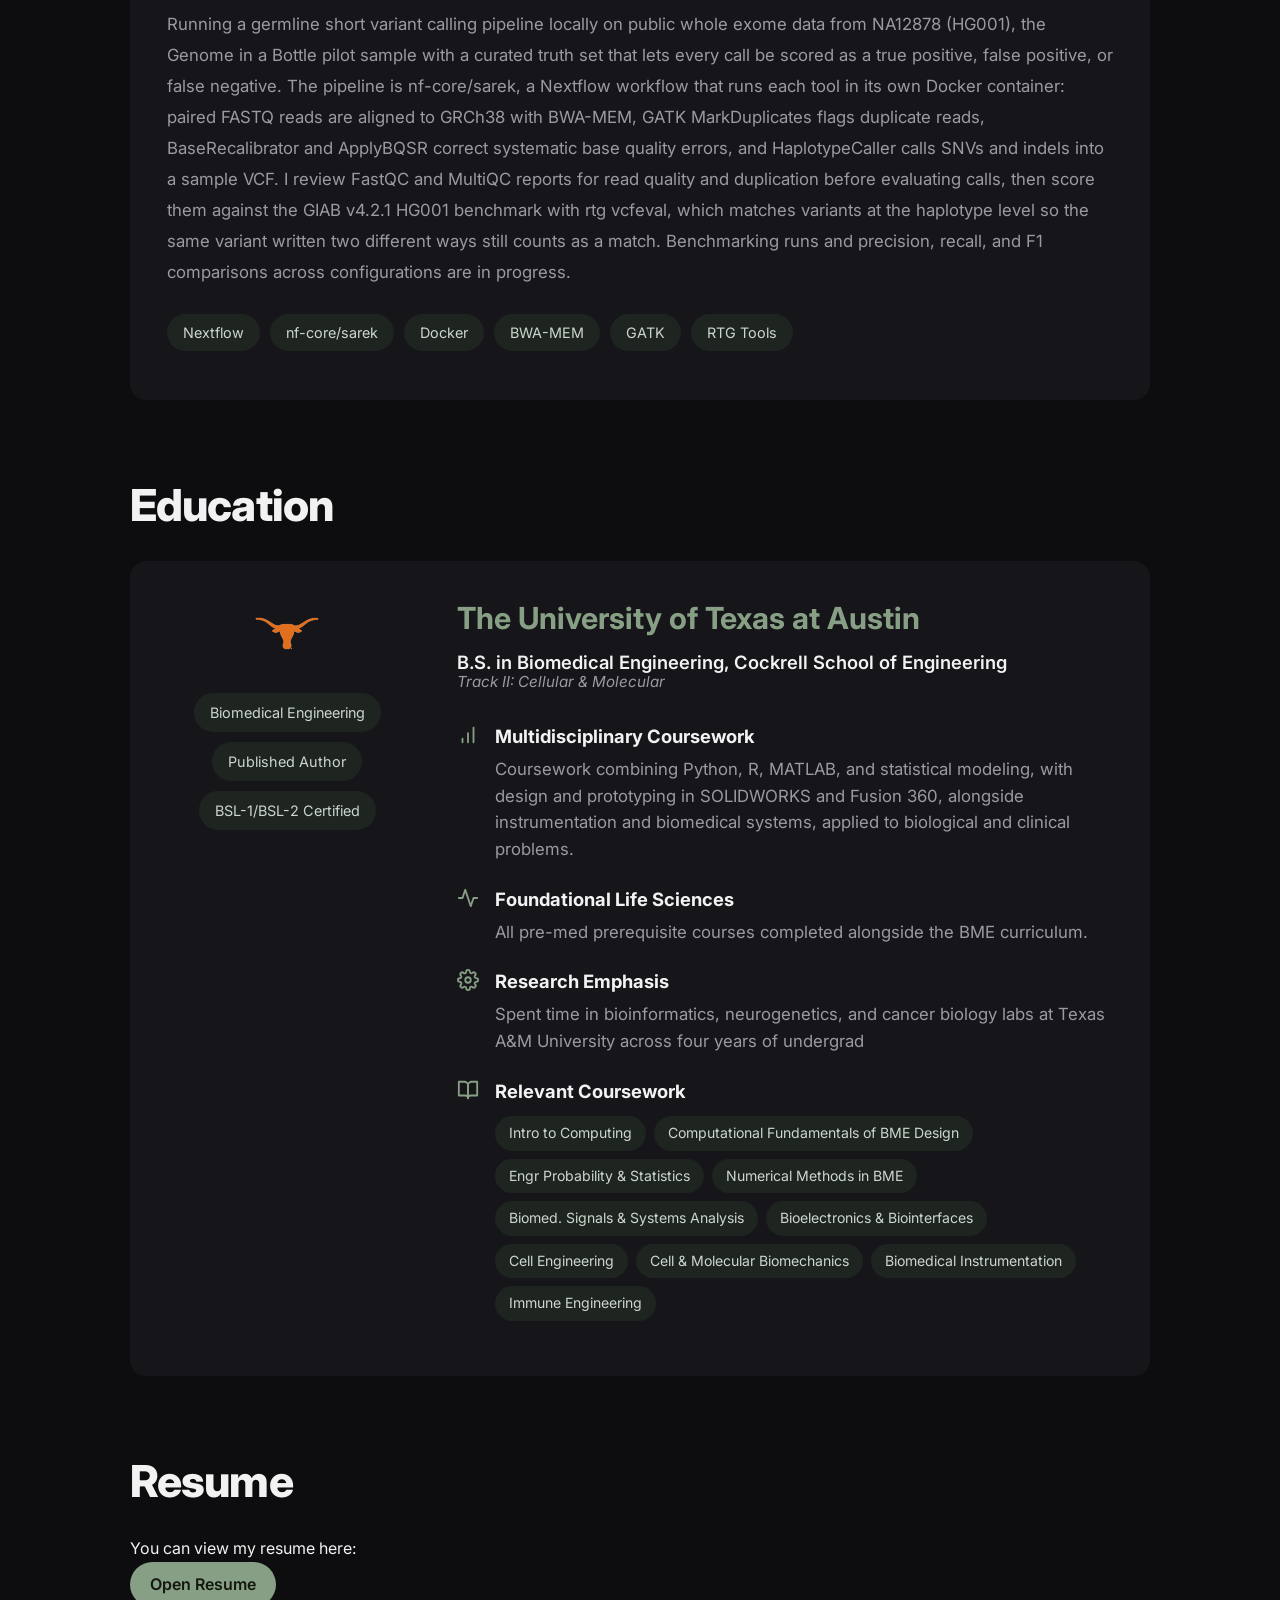
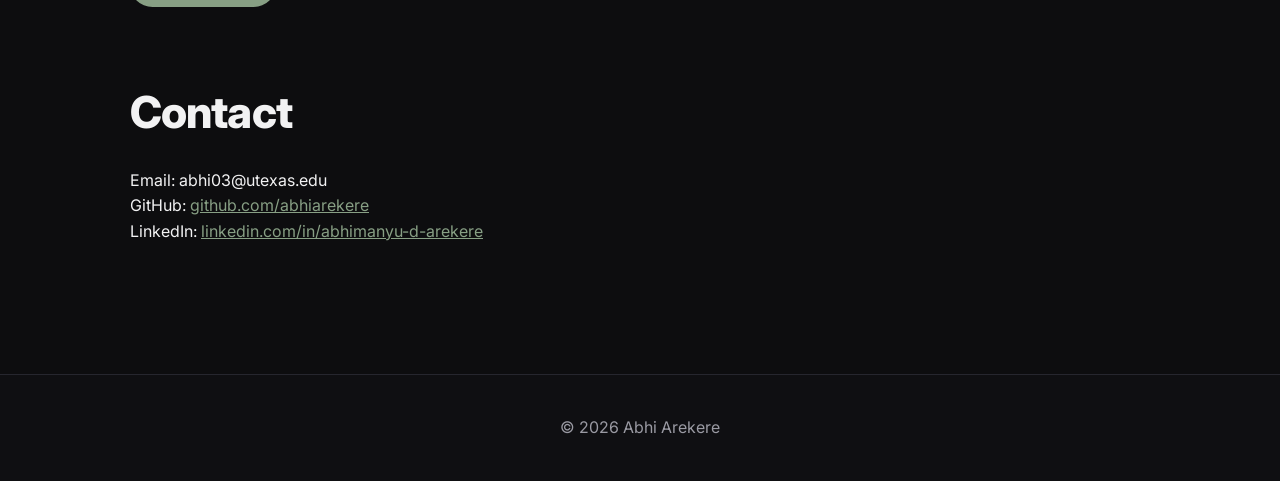
==== commit c1a2ea2b: "Update index.html" ====
--- a/index.html
+++ b/index.html
@@ -85,7 +85,7 @@
     </a>
 
     <div class="research-content">
-    <h3><a href="research-neurogenetics.html">Neurogenetics Assay Development & Sequencing Data Analysis</a></h3>
+    <h3><a href="research-neurogenetics.html">*Drosophila* Models of Alzheimer's disease</a></h3>
 
     <p>
       Conducted neurogenetics research across Mexican cavefish and Drosophila model systems,
@@ -137,9 +137,7 @@
         </div>
       </div>
   
-    
-        </div>
-      </div>
+  
 
     </section>
     
--- a/style.css
+++ b/style.css
@@ -576,6 +576,15 @@
   color: var(--text);
   margin: 0 0 4px;
 }
+.project-title a,
+.project-title a:visited {
+  color: inherit;
+  text-decoration: none;
+}
+
+.project-title a:hover {
+  color: var(--accent);
+}
 
 .project-role {
   color: var(--accent);        /* accent-colored subtitle, like the screenshot */
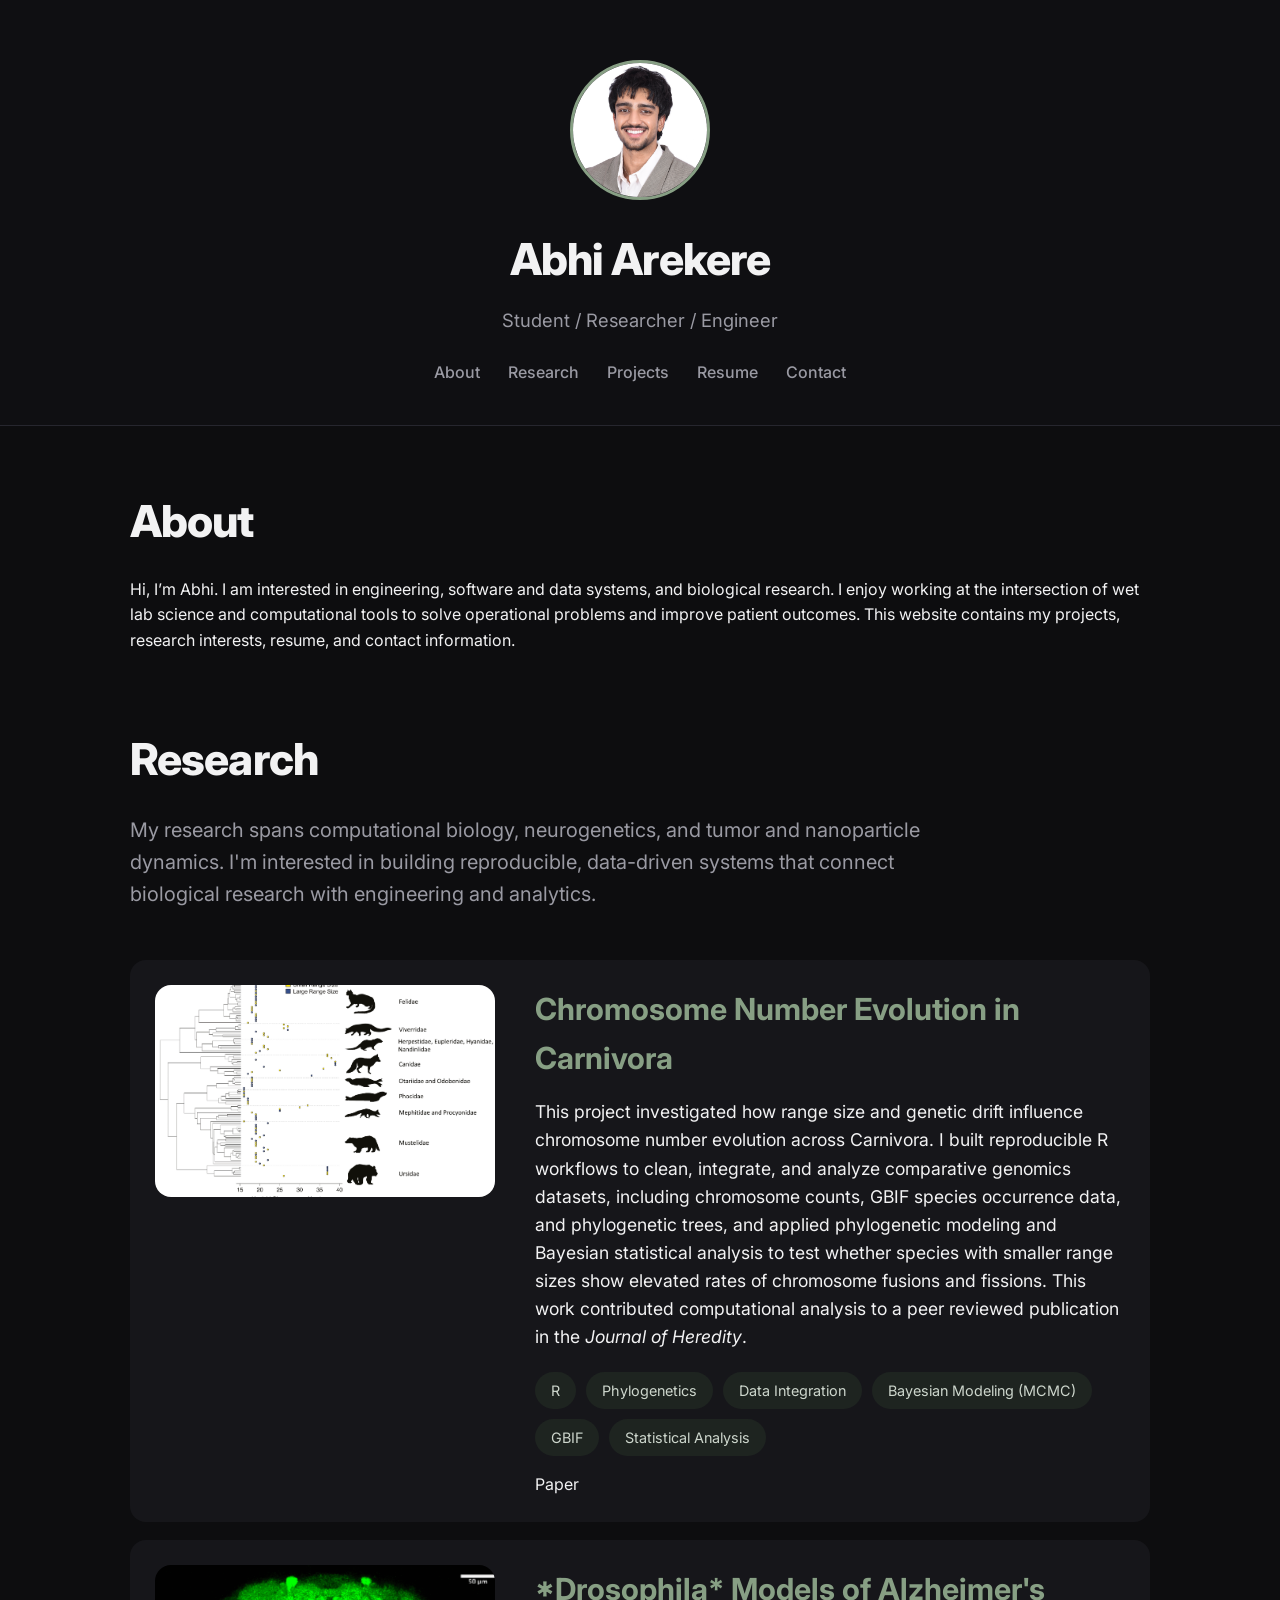
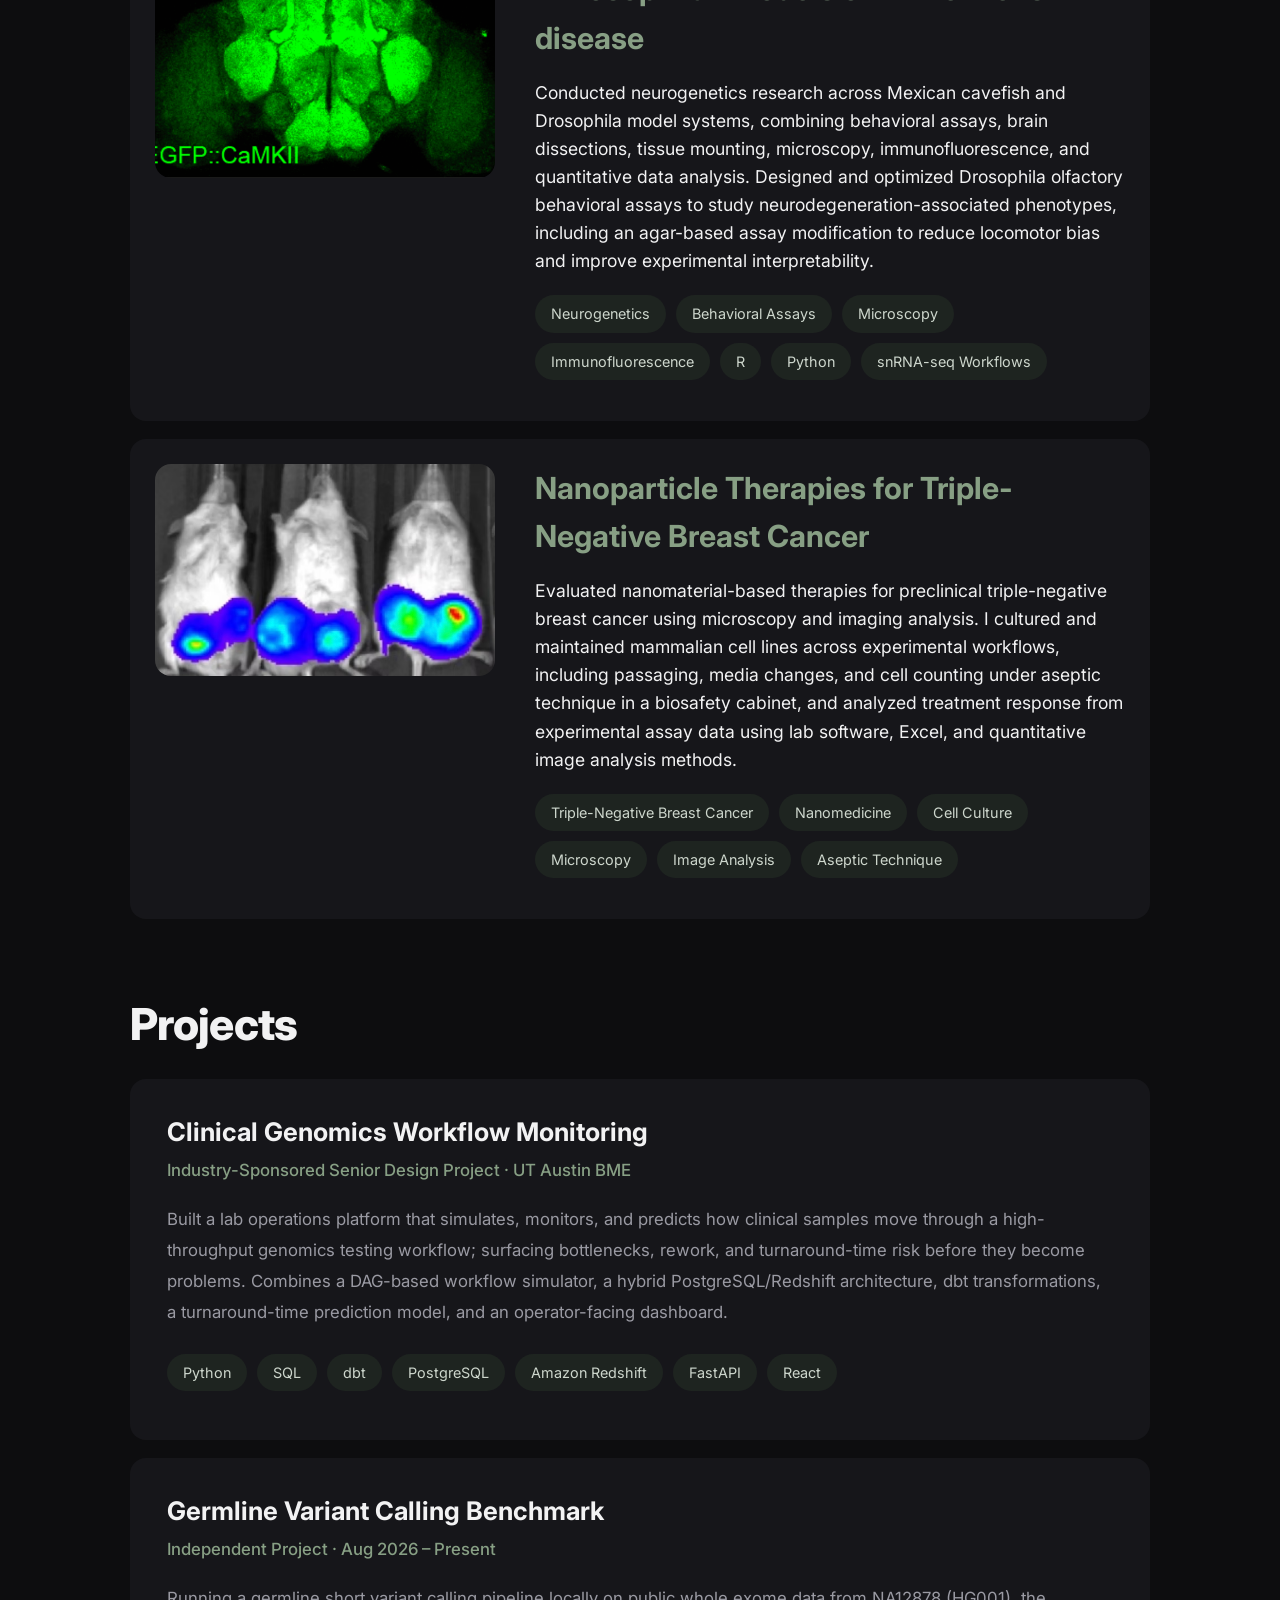
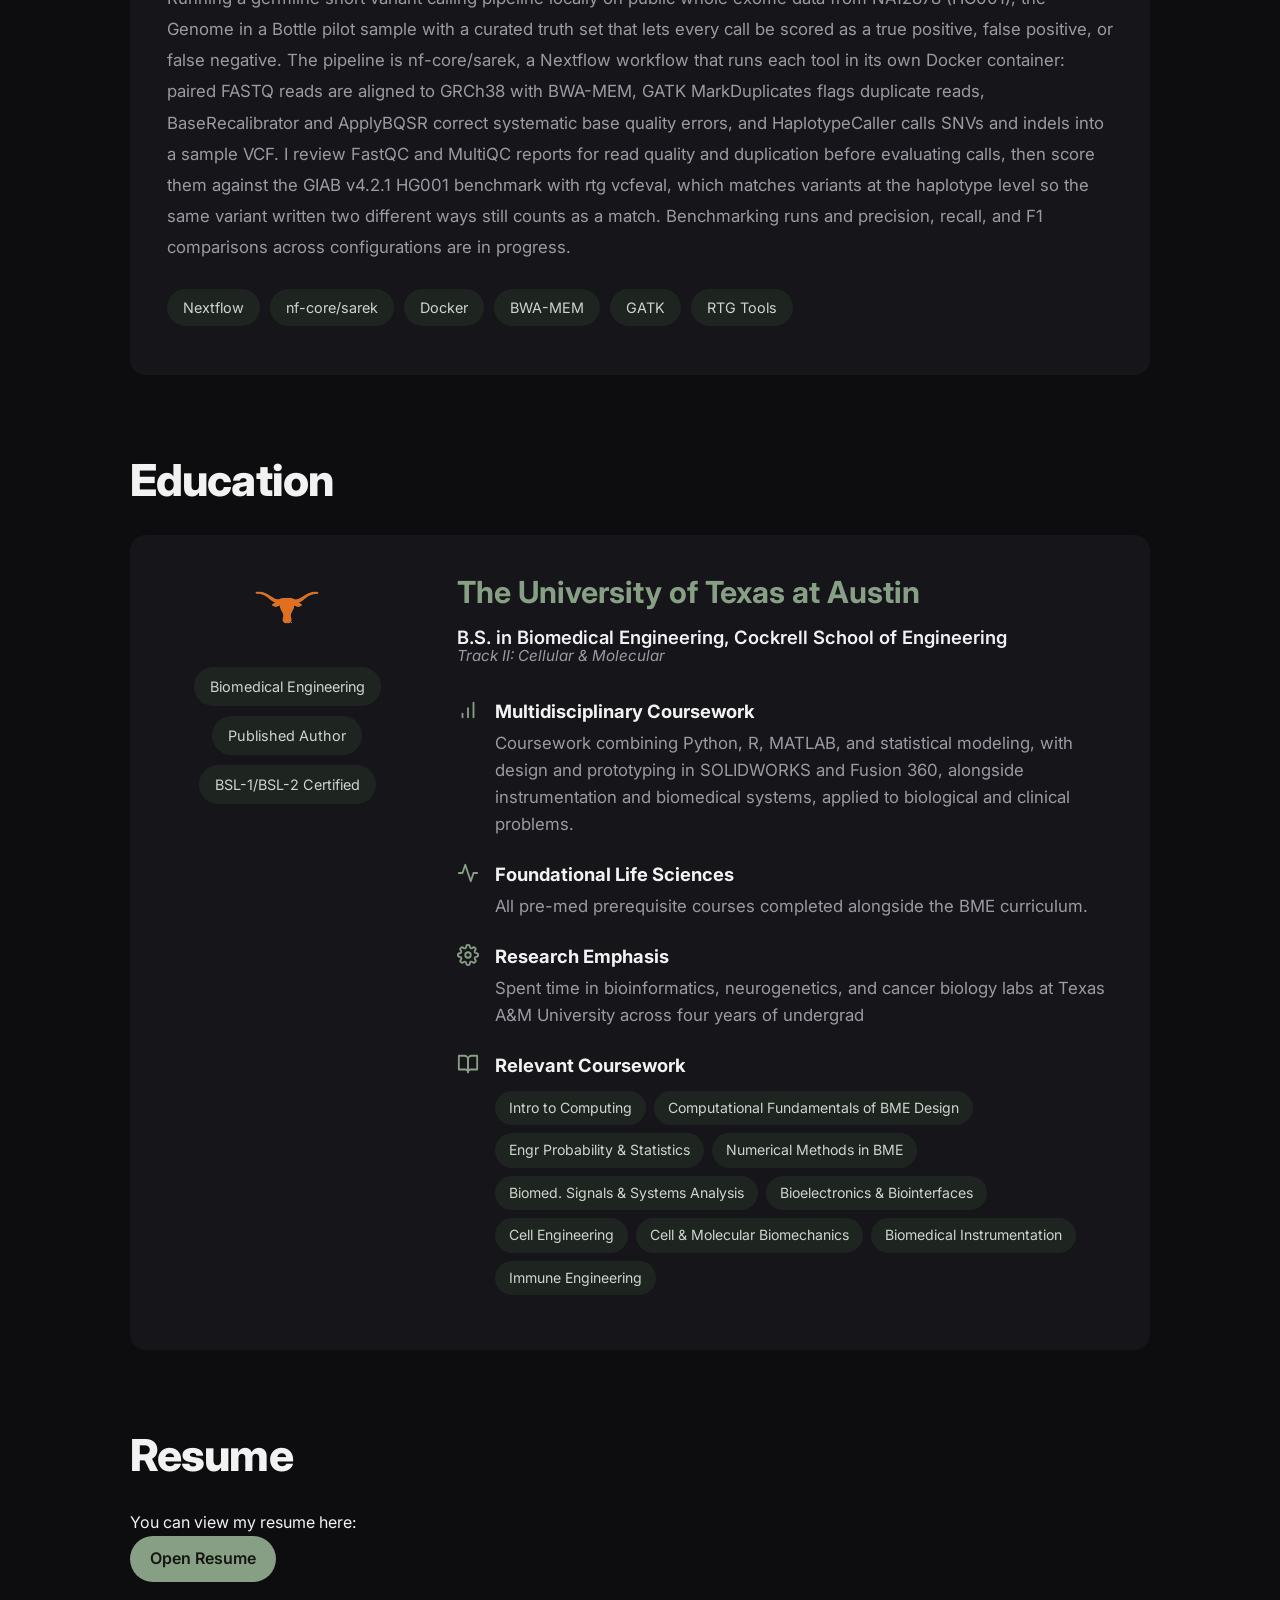
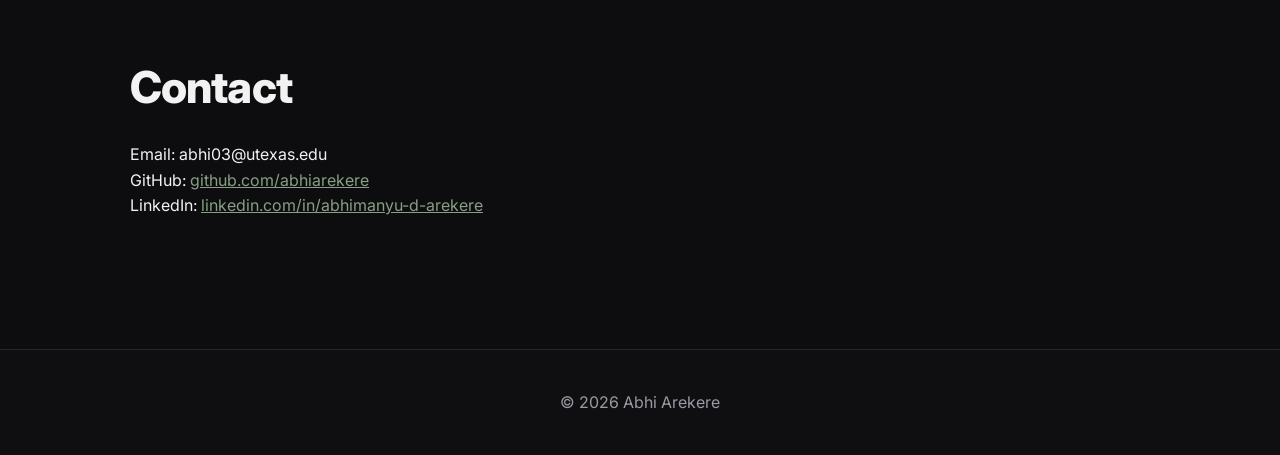
==== commit e85ee388: "Update index.html" ====
--- a/index.html
+++ b/index.html
@@ -146,7 +146,7 @@
 
   <div class="card project-card">
     <h3 class="project-title">
-      <a href="project-clinical-genomics.html">Clinical Genomics Workflow Monitoring</a>
+      Clinical Genomics Workflow Monitoring
     </h3>
     <p class="project-role">Industry-Sponsored Senior Design Project · UT Austin BME</p>
 
@@ -168,7 +168,6 @@
       <span class="tag">React</span>
     </div>
 
-    <a class="research-link" href="project-clinical-genomics.html">Read more →</a>
   </div>
 
     <div class="card project-card">
